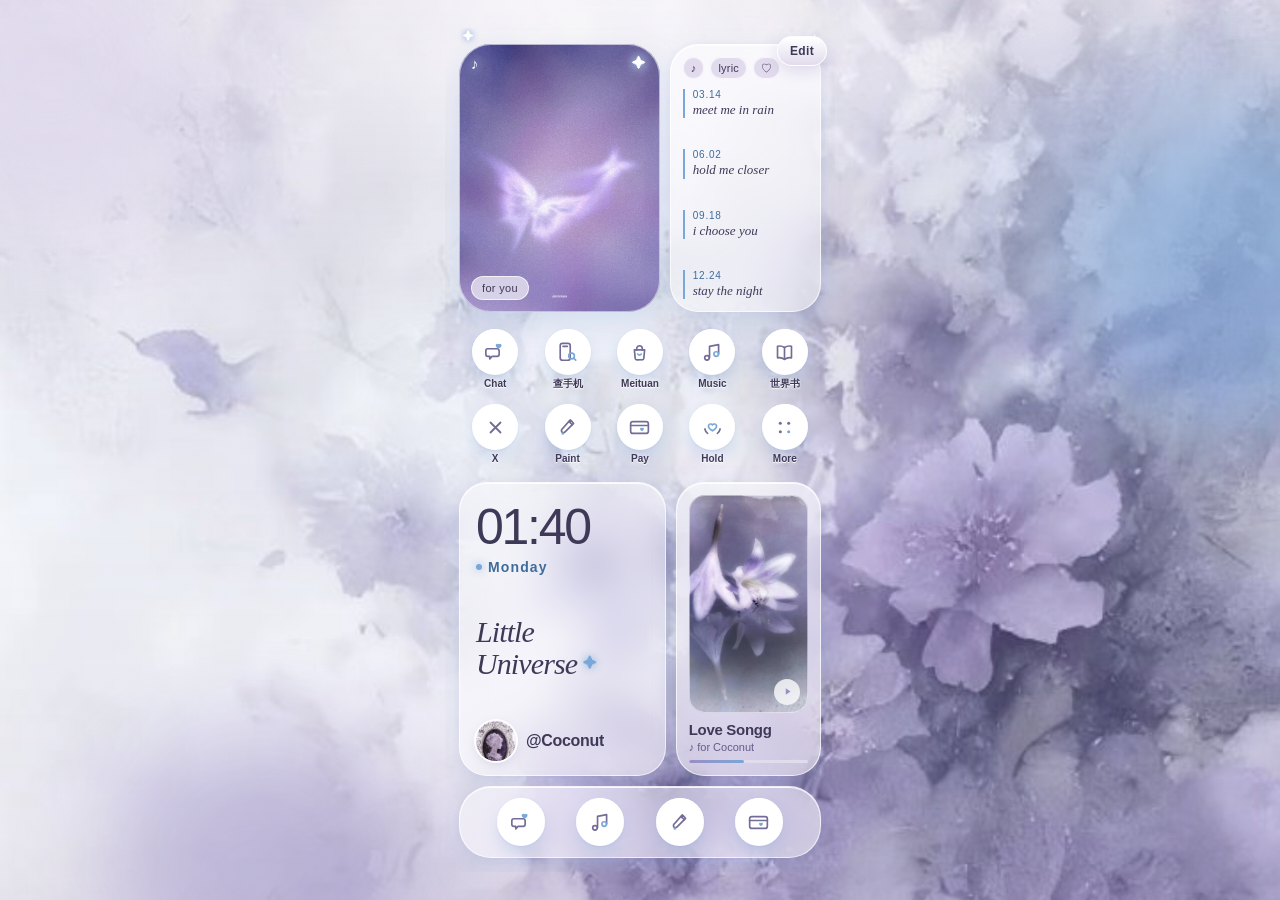
==== index.html @ 204714a5 "Edit mode: drag/resize/DIY (grok, salvaged at timeout)" ====
<!DOCTYPE html>
<html lang="zh-CN">
<head>
  <meta charset="UTF-8">
  <meta name="viewport" content="width=device-width, initial-scale=1, viewport-fit=cover">
  <meta name="color-scheme" content="light">
  <title>QiuQ 小手机</title>
  <link rel="stylesheet" href="style.css">
  <link rel="stylesheet" href="drag.css">
</head>
<body>
  <svg class="sprite" width="0" height="0" aria-hidden="true" focusable="false">
    <symbol id="i-chat" viewBox="0 0 24 24">
      <path d="M4.7 8.4h8.8c1.15 0 2 .9 2 2.05v3.15c0 1.15-.85 2.05-2 2.05H8.8L6.5 18.1v-2.45H4.7c-1.15 0-2-.9-2-2.05v-3.15c0-1.15.85-2.05 2-2.05z" fill="none" stroke="currentColor" stroke-width="1.6" stroke-linejoin="round" stroke-linecap="round"/>
      <path d="M16.15 3.55c-.48 0-.9.22-1.15.58-.26-.36-.68-.58-1.16-.58-.95 0-1.64.78-1.64 1.72 0 1.48 2.8 3.02 2.8 3.02s2.8-1.54 2.8-3.02c0-.94-.7-1.72-1.65-1.72z" fill="#79a7d9"/>
    </symbol>
    <symbol id="i-find" viewBox="0 0 24 24">
      <rect x="5" y="3.2" width="9.6" height="16.2" rx="2.2" fill="none" stroke="currentColor" stroke-width="1.6"/>
      <path d="M7.7 6.1h4.2" fill="none" stroke="currentColor" stroke-width="1.6" stroke-linecap="round"/>
      <circle cx="15.9" cy="15.35" r="2.7" fill="none" stroke="#79a7d9" stroke-width="1.6"/>
      <path d="M17.9 17.35l2 2" fill="none" stroke="#79a7d9" stroke-width="1.6" stroke-linecap="round"/>
    </symbol>
    <symbol id="i-bag" viewBox="0 0 24 24">
      <path d="M7.1 9.5h9.8l-.75 8.15a1.55 1.55 0 0 1-1.55 1.35H9.4a1.55 1.55 0 0 1-1.55-1.35L7.1 9.5z" fill="none" stroke="currentColor" stroke-width="1.6" stroke-linejoin="round"/>
      <path d="M9.35 9.5V8.15a2.65 2.65 0 0 1 5.3 0V9.5" fill="none" stroke="currentColor" stroke-width="1.6" stroke-linecap="round"/>
      <path d="M10.15 13.45c.62.7 1.25 1.05 1.85 1.05s1.23-.35 1.85-1.05" fill="none" stroke="#79a7d9" stroke-width="1.6" stroke-linecap="round"/>
    </symbol>
    <symbol id="i-music" viewBox="0 0 24 24">
      <path d="M9.15 17.15V6.15l8.7-1.65v8.85" fill="none" stroke="currentColor" stroke-width="1.6" stroke-linecap="round" stroke-linejoin="round"/>
      <circle cx="6.7" cy="17.15" r="2.2" fill="none" stroke="currentColor" stroke-width="1.6"/>
      <circle cx="15.55" cy="13.45" r="2.2" fill="none" stroke="#79a7d9" stroke-width="1.6"/>
    </symbol>
    <symbol id="i-book" viewBox="0 0 24 24">
      <path d="M12 7.15c-1.85-1.25-4.15-1.7-6.7-1.2v11.15c2.45-.5 4.75 0 6.7 1.5 1.95-1.5 4.25-2 6.7-1.5V5.95c-2.55-.5-4.85-.05-6.7 1.2z" fill="none" stroke="currentColor" stroke-width="1.6" stroke-linejoin="round"/>
      <path d="M12 7.35v11.15" fill="none" stroke="currentColor" stroke-width="1.6" stroke-linecap="round"/>
    </symbol>
    <symbol id="i-x" viewBox="0 0 24 24">
      <path d="M7.2 7.2l9.6 9.6M16.8 7.2 7.2 16.8" fill="none" stroke="currentColor" stroke-width="1.7" stroke-linecap="round"/>
    </symbol>
    <symbol id="i-paint" viewBox="0 0 24 24">
      <path d="M14.7 4.7c1.15.85 2.35 2.15 3.15 3.35L9.7 16.15c-.8.8-2.15.95-2.95.2-.85-.75-.7-2.15.15-2.95L14.7 4.7z" fill="none" stroke="currentColor" stroke-width="1.6" stroke-linejoin="round" stroke-linecap="round"/>
      <path d="M13.45 6.35l3.25 2.85" fill="none" stroke="currentColor" stroke-width="1.6" stroke-linecap="round"/>
      <circle cx="7.55" cy="17.7" r="1.2" fill="#79a7d9"/>
    </symbol>
    <symbol id="i-pay" viewBox="0 0 24 24">
      <rect x="3.5" y="6.3" width="17" height="11.4" rx="2.2" fill="none" stroke="currentColor" stroke-width="1.6"/>
      <path d="M3.5 10.05h17" fill="none" stroke="currentColor" stroke-width="1.6" stroke-linecap="round"/>
      <path d="M15.15 12.35c-.32 0-.58.16-.78.42-.2-.26-.46-.42-.78-.42-.62 0-1.07.5-1.07 1.12 0 .98 1.85 2 1.85 2s1.85-1.02 1.85-2c0-.62-.45-1.12-1.07-1.12z" fill="#79a7d9"/>
    </symbol>
    <symbol id="i-hold" viewBox="0 0 24 24">
      <path d="M12 15.2s-3.9-2.35-3.9-4.7a2.15 2.15 0 0 1 3.9-.95 2.15 2.15 0 0 1 3.9.95c0 2.35-3.9 4.7-3.9 4.7z" fill="none" stroke="#79a7d9" stroke-width="1.6" stroke-linejoin="round"/>
      <path d="M4.7 13.4c.35 1.7 1.15 3.3 2.6 4.2" fill="none" stroke="currentColor" stroke-width="1.6" stroke-linecap="round"/>
      <path d="M19.3 13.4c-.35 1.7-1.15 3.3-2.6 4.2" fill="none" stroke="currentColor" stroke-width="1.6" stroke-linecap="round"/>
    </symbol>
    <symbol id="i-more" viewBox="0 0 24 24">
      <circle cx="8" cy="8" r="1.45" fill="currentColor"/>
      <circle cx="16" cy="8" r="1.45" fill="currentColor"/>
      <circle cx="8" cy="16" r="1.45" fill="currentColor"/>
      <circle cx="16" cy="16" r="1.45" fill="#79a7d9"/>
    </symbol>
  </svg>

  <div class="glow" aria-hidden="true">
    <span class="blob blob-a"></span>
    <span class="blob blob-b"></span>
    <span class="blob blob-c"></span>
    <span class="blob blob-d"></span>
  </div>

  <div class="boot" id="boot" aria-hidden="true">
    <div class="boot-lockup">
      <span class="boot-aura"></span>
      <p class="boot-logo">QiuQ</p>
      <p class="boot-sub">小手机</p>
    </div>
  </div>

  <main class="screen">
    <h1 class="sr-only">QiuQ 小手机</h1>
    <span class="edge edge-l rise" style="--i:0" aria-hidden="true">✦</span>
    <span class="edge edge-r rise" style="--i:1" aria-hidden="true">♪</span>

    <section class="top" data-home>
      <article class="photo rise" style="--i:0" role="img" aria-label="Photo" data-id="photo">
        <span class="spark spark-note" aria-hidden="true">♪</span>
        <span class="spark spark-star" aria-hidden="true">✦</span>
        <span class="chip">for you</span>
      </article>
      <article class="lyrics glass rise" style="--i:1" aria-label="Lyrics" data-id="lyrics">
        <div class="pills">
          <span class="pill">♪</span>
          <span class="pill">lyric</span>
          <span class="pill">♡</span>
        </div>
        <div class="lyric-list">
          <p class="lyric"><time datetime="03-14">03.14</time><span>meet me in rain</span></p>
          <p class="lyric"><time datetime="06-02">06.02</time><span>hold me closer</span></p>
          <p class="lyric"><time datetime="09-18">09.18</time><span>i choose you</span></p>
          <p class="lyric"><time datetime="12-24">12.24</time><span>stay the night</span></p>
        </div>
      </article>
    </section>

    <nav class="apps" data-home aria-label="Apps">
      <button class="app rise" type="button" data-app="Chat" style="--i:2" data-id="app-chat">
        <span class="icon-face"><svg class="ico" viewBox="0 0 24 24" aria-hidden="true"><use href="#i-chat"/></svg></span>
        <span class="label">Chat</span>
      </button>
      <button class="app rise" type="button" data-app="查手机" style="--i:3" data-id="app-find">
        <span class="icon-face"><svg class="ico" viewBox="0 0 24 24" aria-hidden="true"><use href="#i-find"/></svg></span>
        <span class="label">查手机</span>
      </button>
      <button class="app rise" type="button" data-app="Meituan" style="--i:4" data-id="app-meituan">
        <span class="icon-face"><svg class="ico" viewBox="0 0 24 24" aria-hidden="true"><use href="#i-bag"/></svg></span>
        <span class="label">Meituan</span>
      </button>
      <button class="app rise" type="button" data-app="Music" style="--i:5" data-id="app-music">
        <span class="icon-face"><svg class="ico" viewBox="0 0 24 24" aria-hidden="true"><use href="#i-music"/></svg></span>
        <span class="label">Music</span>
      </button>
      <button class="app rise" type="button" data-app="世界书" style="--i:6" data-id="app-book">
        <span class="icon-face"><svg class="ico" viewBox="0 0 24 24" aria-hidden="true"><use href="#i-book"/></svg></span>
        <span class="label">世界书</span>
      </button>
      <button class="app rise" type="button" data-app="X" style="--i:7" data-id="app-x">
        <span class="icon-face"><svg class="ico" viewBox="0 0 24 24" aria-hidden="true"><use href="#i-x"/></svg></span>
        <span class="label">X</span>
      </button>
      <button class="app rise" type="button" data-app="Paint" style="--i:8" data-id="app-paint">
        <span class="icon-face"><svg class="ico" viewBox="0 0 24 24" aria-hidden="true"><use href="#i-paint"/></svg></span>
        <span class="label">Paint</span>
      </button>
      <button class="app rise" type="button" data-app="Pay" style="--i:9" data-id="app-pay">
        <span class="icon-face"><svg class="ico" viewBox="0 0 24 24" aria-hidden="true"><use href="#i-pay"/></svg></span>
        <span class="label">Pay</span>
      </button>
      <button class="app rise" type="button" data-app="Hold" style="--i:10" data-id="app-hold">
        <span class="icon-face"><svg class="ico" viewBox="0 0 24 24" aria-hidden="true"><use href="#i-hold"/></svg></span>
        <span class="label">Hold</span>
      </button>
      <button class="app rise" type="button" data-app="More" style="--i:11" data-id="app-more">
        <span class="icon-face"><svg class="ico" viewBox="0 0 24 24" aria-hidden="true"><use href="#i-more"/></svg></span>
        <span class="label">More</span>
      </button>
    </nav>

    <section class="widgets" data-home>
      <article class="clock glass rise" style="--i:12" aria-label="Clock" data-id="clock">
        <div class="clock-top">
          <p class="time">01:40</p>
          <p class="day"><span class="dot" aria-hidden="true"></span>Monday</p>
        </div>
        <p class="hero-title">Little Universe<span class="twinkle" aria-hidden="true">✦</span></p>
        <div class="who">
          <div class="avatar" role="img" aria-label="Coconut"></div>
          <p class="handle">@Coconut</p>
        </div>
      </article>
      <article class="player glass rise" style="--i:13" aria-label="Love Songg" data-id="player">
        <div class="album" role="img" aria-label="Love Songg album">
          <span class="play" aria-hidden="true">
            <svg viewBox="0 0 12 12" width="11" height="11"><path d="M4.1 2.4v7.2l5.2-3.6z" fill="currentColor"/></svg>
          </span>
        </div>
        <div class="player-meta">
          <p class="song">Love Songg</p>
          <p class="song-sub">♪ for Coconut</p>
          <div class="track" aria-hidden="true"><i></i></div>
        </div>
      </article>
    </section>

    <nav class="dock glass rise" data-home style="--i:14" aria-label="Dock">
      <button class="app" type="button" data-app="Chat" aria-label="Chat" data-id="dock-chat">
        <span class="icon-face"><svg class="ico" viewBox="0 0 24 24" aria-hidden="true"><use href="#i-chat"/></svg></span>
      </button>
      <button class="app" type="button" data-app="Music" aria-label="Music" data-id="dock-music">
        <span class="icon-face"><svg class="ico" viewBox="0 0 24 24" aria-hidden="true"><use href="#i-music"/></svg></span>
      </button>
      <button class="app" type="button" data-app="Paint" aria-label="Paint" data-id="dock-paint">
        <span class="icon-face"><svg class="ico" viewBox="0 0 24 24" aria-hidden="true"><use href="#i-paint"/></svg></span>
      </button>
      <button class="app" type="button" data-app="Pay" aria-label="Pay" data-id="dock-pay">
        <span class="icon-face"><svg class="ico" viewBox="0 0 24 24" aria-hidden="true"><use href="#i-pay"/></svg></span>
      </button>
    </nav>

    <div class="sheet-layer" id="sheetLayer" hidden>
      <button class="sheet-backdrop" type="button" aria-label="Close"></button>
      <div class="sheet" role="dialog" aria-modal="true" aria-labelledby="sheetTitle">
        <div class="grip" aria-hidden="true"></div>
        <div class="sheet-head">
          <div class="icon-face sheet-face" id="sheetIcon" aria-hidden="true"></div>
          <h2 id="sheetTitle">App</h2>
        </div>
        <p id="sheetBlurb"></p>
        <button class="close-btn" type="button" id="sheetClose">Close</button>
      </div>
    </div>
  </main>

  <script src="app.js"></script>
  <script src="drag.js"></script>
</body>
</html>
---- style.css ----
:root {
  --mist: #e2dbed;
  --sky: #79a7d9;
  --lilac: #9a8ec3;
  --white: #ffffff;
  --ink: #3f3958;
  --muted: #645b86;
  --line: #746b96;
  --blue-ink: #3d6c9c;
  --sans: "Noto Sans CJK SC", "Noto Sans", sans-serif;
  --serif: "Noto Serif", "Noto Serif CJK SC", serif;
  --shadow: 0 10px 26px rgba(121, 167, 217, 0.18), 0 2px 8px rgba(154, 142, 195, 0.1);
}

*,
*::before,
*::after {
  box-sizing: border-box;
}

html,
body {
  margin: 0;
  width: 100%;
  height: 100%;
  overflow: hidden;
  background-color: var(--mist);
}

body {
  position: relative;
  font-family: var(--sans);
  color: var(--ink);
  -webkit-font-smoothing: antialiased;
  text-rendering: optimizeLegibility;
  background:
    url("assets/wallpaper.jpg") center/cover no-repeat,
    radial-gradient(ellipse at 18% 8%, rgba(255, 255, 255, 0.95), transparent 42%),
    radial-gradient(ellipse at 88% 16%, rgba(121, 167, 217, 0.95), transparent 46%),
    radial-gradient(ellipse at 55% 100%, rgba(154, 142, 195, 0.9), transparent 52%),
    linear-gradient(165deg, #e2dbed 0%, #d7e4f6 38%, #79a7d9 74%, #9a8ec3 100%);
  background-color: #e2dbed;
}

body::after {
  content: "";
  position: fixed;
  inset: 0;
  z-index: 1;
  pointer-events: none;
  background:
    radial-gradient(ellipse 80% 48% at 50% -8%, rgba(255, 255, 255, 0.55), transparent 62%),
    radial-gradient(ellipse 48% 40% at 6% 18%, rgba(226, 219, 237, 0.5), transparent 70%),
    radial-gradient(ellipse 52% 42% at 100% 24%, rgba(121, 167, 217, 0.32), transparent 68%),
    radial-gradient(ellipse 70% 40% at 60% 108%, rgba(154, 142, 195, 0.3), transparent 70%),
    linear-gradient(180deg, rgba(226, 219, 237, 0.2), rgba(121, 167, 217, 0.08) 42%, rgba(154, 142, 195, 0.16));
}

button {
  font: inherit;
  color: inherit;
  background: none;
  border: 0;
  padding: 0;
  cursor: pointer;
  appearance: none;
  -webkit-appearance: none;
  -webkit-tap-highlight-color: transparent;
}

.sprite {
  position: absolute;
  width: 0;
  height: 0;
  overflow: hidden;
}

.sr-only {
  position: absolute;
  width: 1px;
  height: 1px;
  padding: 0;
  margin: -1px;
  overflow: hidden;
  clip: rect(0, 0, 0, 0);
  white-space: nowrap;
  border: 0;
}

.glow {
  position: fixed;
  inset: 0;
  z-index: 0;
  pointer-events: none;
  overflow: hidden;
}

.blob {
  position: absolute;
  border-radius: 50%;
  filter: blur(46px);
}

.blob-a {
  width: 280px;
  height: 280px;
  left: -90px;
  top: -70px;
  background: #e2dbed;
  opacity: 0.95;
}

.blob-b {
  width: 340px;
  height: 320px;
  right: -130px;
  top: 12%;
  background: #79a7d9;
  opacity: 0.5;
}

.blob-c {
  width: 320px;
  height: 280px;
  left: 8%;
  bottom: -110px;
  background: #9a8ec3;
  opacity: 0.48;
}

.blob-d {
  width: 200px;
  height: 200px;
  left: 28%;
  top: 38%;
  background: #ffffff;
  opacity: 0.7;
  filter: blur(40px);
}

.screen {
  position: absolute;
  inset: 0;
  z-index: 2;
  width: 100%;
  height: 100%;
  max-width: 390px;
  max-height: 844px;
  margin: auto;
  display: grid;
  grid-template-rows: 268fr 150fr 294fr 72fr;
  gap: 10px;
  padding: 16px 14px 14px;
  overflow: hidden;
  user-select: none;
  -webkit-user-select: none;
}

.edge {
  position: absolute;
  top: 0;
  z-index: 3;
  height: 16px;
  font-size: 11px;
  line-height: 16px;
  color: var(--white);
  text-shadow: 0 0 6px #79a7d9, 0 0 10px #e2dbed;
  pointer-events: none;
}

.edge-l { left: 18px; }
.edge-r { right: 18px; }

.glass {
  background: rgba(255, 255, 255, 0.52);
  border: 1px solid rgba(255, 255, 255, 0.68);
  box-shadow: var(--shadow), inset 0 1px 0 rgba(255, 255, 255, 0.85);
  backdrop-filter: blur(18px) saturate(1.35);
  -webkit-backdrop-filter: blur(18px) saturate(1.35);
}

.top,
.apps,
.widgets,
.dock,
.photo,
.lyrics,
.clock,
.player {
  min-width: 0;
  min-height: 0;
}

.top {
  display: grid;
  grid-template-columns: minmax(0, 1.22fr) minmax(0, 0.92fr);
  gap: 10px;
}

.photo {
  position: relative;
  height: 100%;
  border-radius: 32px;
  overflow: hidden;
  background:
    url("assets/photo.jpg") center/cover no-repeat,
    radial-gradient(circle at 30% 22%, rgba(255, 255, 255, 0.95), transparent 38%),
    radial-gradient(circle at 82% 78%, rgba(121, 167, 217, 0.9), transparent 46%),
    linear-gradient(155deg, #e2dbed 0%, #79a7d9 58%, #9a8ec3 100%);
  box-shadow:
    inset 0 -52px 36px rgba(154, 142, 195, 0.2),
    inset 0 0 0 1px rgba(255, 255, 255, 0.6),
    0 12px 28px rgba(121, 167, 217, 0.22);
}

.spark {
  position: absolute;
  color: var(--white);
  text-shadow: 0 0 8px #79a7d9, 0 0 12px rgba(255, 255, 255, 0.9);
  pointer-events: none;
  line-height: 1;
}

.spark-note {
  top: 12px;
  left: 12px;
  font-size: 15px;
}

.spark-star {
  top: 12px;
  right: 14px;
  font-size: 14px;
}

.chip {
  position: absolute;
  left: 12px;
  bottom: 12px;
  height: 24px;
  padding: 0 10px;
  border-radius: 999px;
  display: inline-flex;
  align-items: center;
  background: rgba(255, 255, 255, 0.62);
  border: 1px solid rgba(255, 255, 255, 0.7);
  backdrop-filter: blur(10px);
  -webkit-backdrop-filter: blur(10px);
  color: var(--ink);
  font-size: 11px;
  letter-spacing: 0.03em;
}

.lyrics {
  height: 100%;
  border-radius: 28px;
  padding: 12px 12px 12px;
  display: flex;
  flex-direction: column;
  overflow: hidden;
}

.pills {
  display: flex;
  gap: 6px;
  flex: none;
}

.pill {
  height: 22px;
  padding: 0 8px;
  border-radius: 999px;
  display: inline-flex;
  align-items: center;
  background: #e2dbed;
  color: var(--ink);
  font-size: 11px;
  line-height: 1;
  letter-spacing: 0.02em;
  box-shadow: inset 0 0 0 1px rgba(255, 255, 255, 0.75);
}

.lyric-list {
  flex: 1;
  min-height: 0;
  margin-top: 10px;
  display: flex;
  flex-direction: column;
  justify-content: space-between;
  gap: 6px;
}

.lyric {
  margin: 0;
  padding-left: 8px;
  border-left: 2px solid #79a7d9;
  min-width: 0;
}

.lyric time {
  display: block;
  font-style: normal;
  font-size: 10px;
  line-height: 1.2;
  letter-spacing: 0.08em;
  color: var(--blue-ink);
}

.lyric span {
  display: block;
  margin-top: 1px;
  font-family: var(--serif);
  font-style: italic;
  font-size: 13px;
  line-height: 1.25;
  color: var(--ink);
  white-space: nowrap;
  overflow: hidden;
  text-overflow: ellipsis;
}

.apps {
  display: grid;
  grid-template-columns: repeat(5, minmax(0, 1fr));
  grid-template-rows: minmax(0, 1fr) minmax(0, 1fr);
  align-items: center;
  justify-items: center;
}

.app {
  width: 100%;
  height: 100%;
  min-width: 0;
  min-height: 0;
  display: flex;
  flex-direction: column;
  align-items: center;
  justify-content: center;
  gap: 3px;
}

.icon-face {
  width: 46px;
  height: 46px;
  flex: none;
  border-radius: 50%;
  display: grid;
  place-items: center;
  background: #ffffff;
  color: var(--line);
  box-shadow:
    0 8px 16px rgba(121, 167, 217, 0.24),
    0 1px 2px rgba(154, 142, 195, 0.16),
    inset 0 1px 0 #ffffff;
  transition: transform 0.14s ease, box-shadow 0.14s ease;
}

.ico {
  width: 25px;
  height: 25px;
  display: block;
  overflow: visible;
}

.label {
  max-width: 100%;
  padding: 0 1px;
  font-size: 10px;
  font-weight: 600;
  line-height: 1.15;
  letter-spacing: 0;
  color: var(--ink);
  text-align: center;
  white-space: nowrap;
  overflow: hidden;
  text-overflow: ellipsis;
  text-shadow: 0 1px 0 rgba(255, 255, 255, 0.9), 0 0 6px rgba(255, 255, 255, 0.85);
}

.app:active .icon-face,
.app.is-pressed .icon-face {
  transform: scale(0.86);
  box-shadow: 0 3px 8px rgba(121, 167, 217, 0.2);
}

.app:focus-visible .icon-face,
.close-btn:focus-visible {
  outline: 2px solid #79a7d9;
  outline-offset: 3px;
}

.app:focus {
  outline: none;
}

.widgets {
  display: grid;
  grid-template-columns: minmax(0, 1.28fr) minmax(0, 0.9fr);
  gap: 10px;
}

.clock,
.player {
  height: 100%;
  border-radius: 28px;
  overflow: hidden;
}

.clock {
  position: relative;
  display: flex;
  flex-direction: column;
  justify-content: space-between;
  padding: 16px 16px 14px;
}

.clock-top {
  min-width: 0;
}

.time {
  margin: 0;
  font-family: "Noto Sans", sans-serif;
  font-size: 50px;
  font-weight: 300;
  line-height: 1.12;
  letter-spacing: -0.045em;
  font-variant-numeric: tabular-nums;
  color: var(--ink);
}

.day {
  display: flex;
  align-items: center;
  margin: 4px 0 0;
  font-size: 14px;
  font-weight: 600;
  letter-spacing: 0.08em;
  color: var(--blue-ink);
}

.dot {
  width: 6px;
  height: 6px;
  margin-right: 6px;
  border-radius: 50%;
  background: #79a7d9;
  box-shadow: 0 0 8px rgba(121, 167, 217, 0.9);
}

.hero-title {
  margin: 0;
  max-width: 100%;
  font-family: var(--serif);
  font-style: italic;
  font-weight: 500;
  font-size: 30px;
  line-height: 1.08;
  letter-spacing: -0.03em;
  color: var(--ink);
}

.twinkle {
  margin-left: 6px;
  font-style: normal;
  font-size: 0.48em;
  color: #79a7d9;
  text-shadow: 0 0 8px rgba(121, 167, 217, 0.9);
  vertical-align: 0.4em;
}

.who {
  display: flex;
  align-items: center;
  gap: 10px;
  min-width: 0;
}

.avatar {
  width: 40px;
  height: 40px;
  flex: none;
  border-radius: 50%;
  background:
    url("assets/avatar.jpg") center/cover no-repeat,
    radial-gradient(circle at 50% 32%, #ffffff, #e2dbed 46%, #9a8ec3 100%);
  box-shadow: 0 0 0 2px #ffffff, 0 4px 12px rgba(154, 142, 195, 0.28);
}

.handle {
  margin: 0;
  min-width: 0;
  font-size: 16px;
  font-weight: 700;
  letter-spacing: -0.02em;
  white-space: nowrap;
  overflow: hidden;
  text-overflow: ellipsis;
}

.player {
  display: flex;
  flex-direction: column;
  gap: 8px;
  padding: 12px;
}

.album {
  position: relative;
  flex: 1;
  min-height: 0;
  width: 100%;
  border-radius: 16px;
  overflow: hidden;
  background:
    url("assets/album.jpg") center/cover no-repeat,
    radial-gradient(circle at 50% 36%, rgba(255, 255, 255, 0.78), transparent 32%),
    radial-gradient(circle at 80% 80%, rgba(121, 167, 217, 0.85), transparent 42%),
    linear-gradient(160deg, #e2dbed 0%, #9a8ec3 48%, #79a7d9 100%);
  box-shadow: inset 0 0 0 1px rgba(255, 255, 255, 0.45);
}

.play {
  position: absolute;
  right: 8px;
  bottom: 8px;
  width: 26px;
  height: 26px;
  border-radius: 50%;
  display: grid;
  place-items: center;
  background: rgba(255, 255, 255, 0.78);
  color: #9a8ec3;
  backdrop-filter: blur(8px);
  -webkit-backdrop-filter: blur(8px);
}

.player-meta {
  flex: none;
  min-width: 0;
}

.song,
.song-sub {
  margin: 0;
  white-space: nowrap;
  overflow: hidden;
  text-overflow: ellipsis;
}

.song {
  font-size: 15px;
  font-weight: 700;
  letter-spacing: -0.02em;
  line-height: 1.2;
}

.song-sub {
  margin-top: 2px;
  font-size: 11px;
  line-height: 1.2;
  color: var(--muted);
}

.track {
  margin-top: 6px;
  height: 3px;
  border-radius: 99px;
  background: #e2dbed;
  overflow: hidden;
}

.track i {
  display: block;
  width: 46%;
  height: 100%;
  border-radius: inherit;
  background: linear-gradient(90deg, #9a8ec3, #79a7d9);
}

.dock {
  height: 100%;
  border-radius: 32px;
  display: flex;
  align-items: center;
  justify-content: space-evenly;
  padding: 0 6px;
}

.dock .app {
  width: 48px;
  height: 48px;
  flex: none;
}

.dock .icon-face {
  width: 48px;
  height: 48px;
}

.sheet-layer {
  position: absolute;
  inset: 0;
  z-index: 6;
}

.sheet-layer[hidden] {
  display: none !important;
}

.sheet-backdrop {
  position: absolute;
  inset: 0;
  background: rgba(154, 142, 195, 0.28);
  backdrop-filter: blur(3px);
  -webkit-backdrop-filter: blur(3px);
  animation: fadeIn 0.25s ease;
}

.sheet {
  position: absolute;
  left: 12px;
  right: 12px;
  bottom: 12px;
  max-height: calc(100% - 24px);
  overflow: auto;
  padding: 10px 16px 16px;
  border-radius: 26px;
  background: rgba(255, 255, 255, 0.8);
  border: 1px solid rgba(255, 255, 255, 0.75);
  box-shadow: 0 18px 40px rgba(154, 142, 195, 0.28);
  backdrop-filter: blur(22px) saturate(1.3);
  -webkit-backdrop-filter: blur(22px) saturate(1.3);
  user-select: text;
  -webkit-user-select: text;
  animation: sheetIn 0.32s cubic-bezier(0.22, 1, 0.36, 1);
}

.grip {
  width: 36px;
  height: 4px;
  margin: 2px auto 8px;
  border-radius: 99px;
  background: #e2dbed;
}

.sheet-head {
  display: flex;
  align-items: center;
  gap: 12px;
  min-width: 0;
}

.sheet-face {
  width: 52px;
  height: 52px;
}

.sheet h2 {
  margin: 0;
  min-width: 0;
  font-size: 22px;
  font-weight: 700;
  letter-spacing: -0.03em;
  white-space: nowrap;
  overflow: hidden;
  text-overflow: ellipsis;
}

.sheet p {
  margin: 12px 0 16px;
  font-size: 14px;
  line-height: 1.45;
  color: var(--muted);
}

.close-btn {
  width: 100%;
  height: 42px;
  border-radius: 999px;
  background: linear-gradient(180deg, #ffffff, #e2dbed);
  color: var(--ink);
  font-size: 14px;
  font-weight: 700;
  box-shadow: 0 6px 14px rgba(154, 142, 195, 0.22);
}

.close-btn:active {
  transform: scale(0.98);
}

.boot {
  position: fixed;
  inset: 0;
  z-index: 10;
  display: grid;
  place-items: center;
  pointer-events: auto;
  animation: bootOut 0.4s ease 1.48s both;
}

.boot.is-done {
  opacity: 0;
  visibility: hidden;
  pointer-events: none;
}

.boot-lockup {
  position: relative;
  display: grid;
  justify-items: center;
}

.boot-aura {
  position: absolute;
  top: 46%;
  left: 50%;
  width: 240px;
  height: 240px;
  margin: -120px 0 0 -120px;
  border-radius: 50%;
  background: radial-gradient(circle, rgba(255, 255, 255, 0.92) 0%, rgba(121, 167, 217, 0.55) 34%, rgba(226, 219, 237, 0.12) 64%, transparent 72%);
  filter: blur(4px);
  animation: auraIn 1.5s ease both;
}

.boot-logo,
.boot-sub {
  position: relative;
  margin: 0;
}

.boot-logo {
  padding-left: 0.48em;
  font-family: var(--serif);
  font-size: 72px;
  font-weight: 500;
  line-height: 1;
  letter-spacing: 0.12em;
  color: var(--white);
  animation: logoIn 1.5s ease both;
}

.boot-sub {
  margin-top: 10px;
  padding-left: 0.62em;
  font-size: 14px;
  font-weight: 500;
  letter-spacing: 0.62em;
  color: rgba(255, 255, 255, 0.92);
  text-shadow: 0 0 12px rgba(121, 167, 217, 0.8);
  animation: subIn 1.5s ease both;
}

.rise {
  animation: rise 0.45s cubic-bezier(0.22, 1, 0.36, 1) both;
  animation-delay: calc(1.88s + var(--i) * 0.08s);
}

@keyframes logoIn {
  0% {
    opacity: 0;
    filter: blur(14px);
    transform: scale(0.94);
    text-shadow: 0 0 0 transparent;
  }
  45% {
    opacity: 1;
    filter: blur(0);
    transform: scale(1);
    text-shadow:
      0 0 10px rgba(255, 255, 255, 0.8),
      0 0 22px rgba(121, 167, 217, 0.55);
  }
  100% {
    opacity: 1;
    filter: blur(0);
    transform: scale(1);
    text-shadow:
      0 0 12px rgba(255, 255, 255, 0.95),
      0 0 28px rgba(121, 167, 217, 0.95),
      0 0 58px rgba(226, 219, 237, 0.95),
      0 0 88px rgba(154, 142, 195, 0.85);
  }
}

@keyframes subIn {
  0%,
  28% {
    opacity: 0;
    transform: translateY(8px);
    filter: blur(6px);
  }
  100% {
    opacity: 0.92;
    transform: none;
    filter: none;
  }
}

@keyframes auraIn {
  0% { opacity: 0; transform: scale(0.62); }
  100% { opacity: 1; transform: scale(1); }
}

@keyframes bootOut {
  0% { opacity: 1; visibility: visible; }
  100% { opacity: 0; visibility: hidden; }
}

@keyframes rise {
  from {
    opacity: 0;
    transform: translateY(16px) scale(0.98);
    visibility: hidden;
  }
  to {
    opacity: 1;
    transform: none;
    visibility: visible;
  }
}

@keyframes fadeIn {
  from { opacity: 0; }
  to { opacity: 1; }
}

@keyframes sheetIn {
  from { opacity: 0; transform: translateY(28px); }
  to { opacity: 1; transform: none; }
}

@media (prefers-reduced-motion: reduce) {
  .boot {
    display: none !important;
  }

  .rise,
  .boot-logo,
  .boot-sub,
  .boot-aura,
  .sheet,
  .sheet-backdrop {
    animation: none !important;
    opacity: 1 !important;
    transform: none !important;
    filter: none !important;
    visibility: visible !important;
  }
}
---- drag.css ----
/* Edit mode for QiuQ. The phone screen stays put; these controls float at its top-right. */

.qiuq-tools {
  position: fixed;
  z-index: 8;
  display: flex;
  gap: 6px;
  align-items: center;
  top: max(8px, calc((100vh - 844px) / 2 + 8px));
  right: max(8px, calc((100vw - 390px) / 2 + 8px));
  pointer-events: none;
}

.qiuq-tools[hidden] {
  display: none !important;
}

.qiuq-tools button {
  pointer-events: auto;
  height: 30px;
  padding: 0 12px;
  border-radius: 999px;
  border: 1px solid rgba(255, 255, 255, 0.9);
  background: linear-gradient(180deg, #ffffff, #e2dbed);
  color: #3f3958;
  font-family: "Noto Sans CJK SC", "Noto Sans", sans-serif;
  font-size: 12px;
  font-weight: 700;
  letter-spacing: 0.03em;
  line-height: 1;
  box-shadow: 0 6px 16px rgba(154, 142, 195, 0.28);
  cursor: pointer;
  -webkit-tap-highlight-color: transparent;
}

.qiuq-tools button[hidden] {
  display: none !important;
}

.qiuq-tools button:active {
  transform: scale(0.97);
}

.qiuq-tools button:focus-visible {
  outline: 2px solid #79a7d9;
  outline-offset: 3px;
}

#qiuq-file {
  position: fixed;
  left: 0;
  top: 0;
  width: 1px;
  height: 1px;
  opacity: 0;
  pointer-events: none;
}

#qiuq-wallpaper {
  position: fixed;
  inset: 0;
  z-index: 0;
  pointer-events: none;
  background-position: center;
  background-size: cover;
  background-repeat: no-repeat;
}

#qiuq-wallpaper[hidden] {
  display: none !important;
}

.lyrics,
.player,
.avatar {
  position: relative;
}

.qiuq-diy-img {
  position: absolute;
  inset: 0;
  width: 100%;
  height: 100%;
  object-fit: cover;
  pointer-events: none;
  border-radius: inherit;
  -webkit-user-drag: none;
}

.avatar {
  overflow: hidden;
}

.hero-label,
.day-label {
  min-width: 0;
}

body.is-editing {
  overscroll-behavior: none;
}

body.is-editing .screen {
  touch-action: none;
}

body.is-editing .screen::before {
  content: "";
  position: absolute;
  inset: 0;
  z-index: 0;
  pointer-events: none;
  background-image:
    linear-gradient(to right, rgba(154, 142, 195, 0.16) 1px, transparent 1px),
    linear-gradient(to bottom, rgba(154, 142, 195, 0.16) 1px, transparent 1px);
  background-size: 8px 8px;
}

body.is-editing [data-id] {
  animation: qiuq-wiggle 0.32s ease-in-out infinite;
  animation-delay: calc(var(--wiggle, 0) * -70ms);
  touch-action: none;
  cursor: grab;
  outline: 1px dashed rgba(121, 167, 217, 0.9);
  outline-offset: 1px;
  -webkit-touch-callout: none;
}

body.is-editing [data-id].is-lifting,
body.is-editing [data-id].is-quiet {
  animation: none;
  cursor: grabbing;
}

body.is-editing [data-id].is-lifting {
  transform: scale(1.03);
  box-shadow: 0 16px 32px rgba(121, 167, 217, 0.35);
}

body.is-editing [contenteditable="true"] {
  cursor: text;
  user-select: text;
  -webkit-user-select: text;
  outline: none;
  box-shadow: inset 0 -1px 0 rgba(121, 167, 217, 0.85);
  min-width: 0.6em;
  min-height: 1em;
  border-radius: 4px;
}

.qiuq-handle {
  display: none;
  position: absolute;
  width: 18px;
  height: 18px;
  padding: 0;
  border-radius: 50%;
  border: 2px solid #79a7d9;
  background: #ffffff;
  box-shadow: 0 2px 6px rgba(154, 142, 195, 0.45);
  z-index: 6;
  touch-action: none;
}

body.is-editing .qiuq-widget > .qiuq-handle {
  display: block;
}

.qiuq-handle-nw { top: 4px; left: 4px; cursor: nwse-resize; }
.qiuq-handle-ne { top: 4px; right: 4px; cursor: nesw-resize; }
.qiuq-handle-sw { bottom: 4px; left: 4px; cursor: nesw-resize; }
.qiuq-handle-se { bottom: 4px; right: 4px; cursor: nwse-resize; }

@keyframes qiuq-wiggle {
  0%,
  100% { transform: rotate(-1.15deg); }
  50% { transform: rotate(1.15deg); }
}

@media (prefers-reduced-motion: reduce) {
  body.is-editing [data-id] {
    animation: none;
  }
}
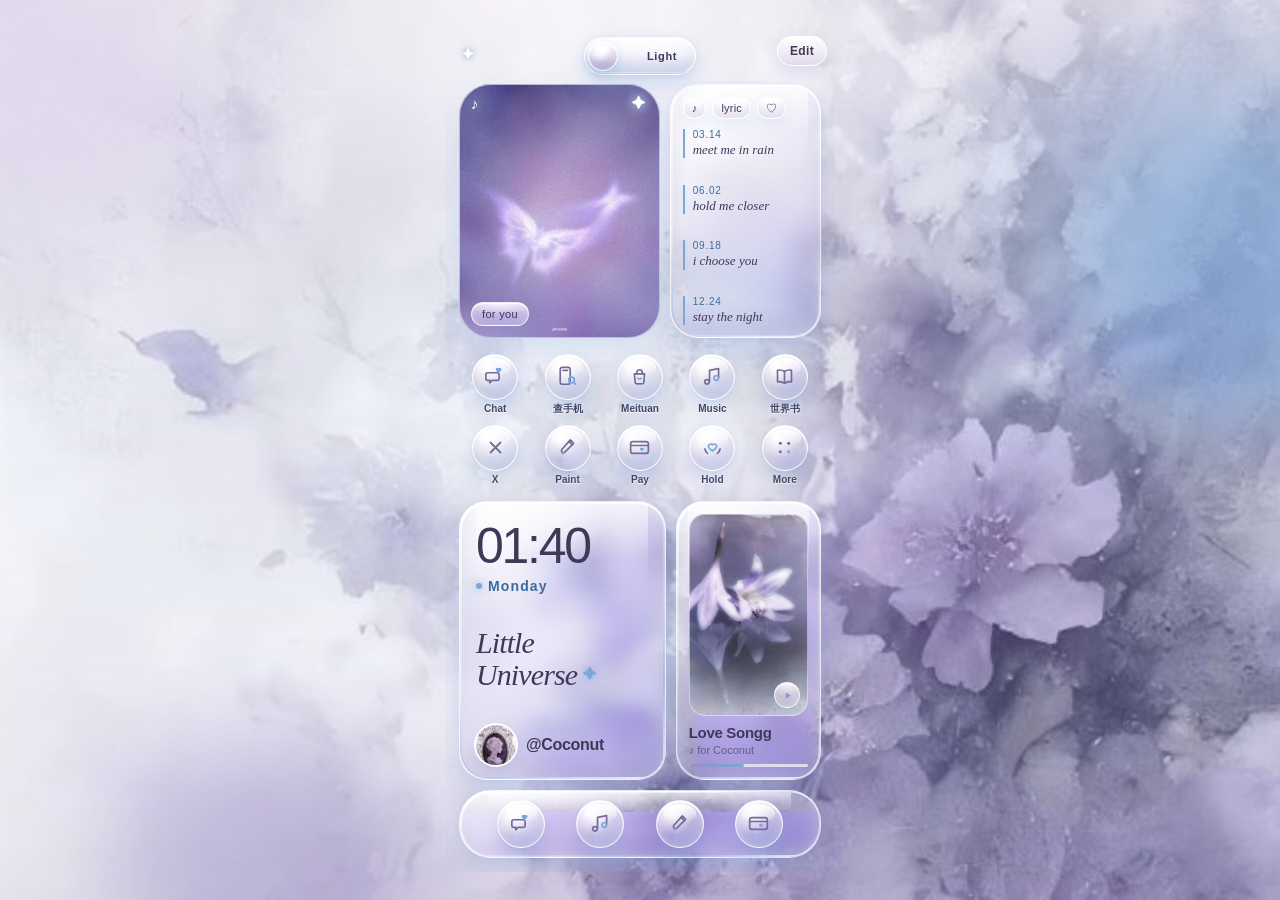
==== commit 12cb413f: "Merge drag" ====
--- a/index.html
+++ b/index.html
@@ -6,9 +6,19 @@
   <meta name="color-scheme" content="light">
   <title>QiuQ 小手机</title>
   <link rel="stylesheet" href="style.css">
+  <link rel="stylesheet" href="glass.css">
   <link rel="stylesheet" href="drag.css">
 </head>
 <body>
+  <script src="glass.js"></script>
+  <svg class="glass-defs" width="0" height="0" aria-hidden="true" focusable="false">
+    <filter id="qiuq-refract" x="-20%" y="-20%" width="140%" height="140%" color-interpolation-filters="sRGB">
+      <feTurbulence type="fractalNoise" baseFrequency="0.012 0.018" numOctaves="2" seed="5" result="noise"/>
+      <feGaussianBlur in="noise" stdDeviation="0.7" result="soft"/>
+      <feDisplacementMap in="SourceGraphic" in2="soft" scale="28" xChannelSelector="R" yChannelSelector="G"/>
+    </filter>
+  </svg>
+
   <svg class="sprite" width="0" height="0" aria-hidden="true" focusable="false">
     <symbol id="i-chat" viewBox="0 0 24 24">
       <path d="M4.7 8.4h8.8c1.15 0 2 .9 2 2.05v3.15c0 1.15-.85 2.05-2 2.05H8.8L6.5 18.1v-2.45H4.7c-1.15 0-2-.9-2-2.05v-3.15c0-1.15.85-2.05 2-2.05z" fill="none" stroke="currentColor" stroke-width="1.6" stroke-linejoin="round" stroke-linecap="round"/>
@@ -81,6 +91,11 @@
     <span class="edge edge-r rise" style="--i:1" aria-hidden="true">♪</span>
 
     <section class="top" data-home>
+      <button class="glass-switch" id="glassTheme" type="button" role="switch" aria-checked="false" aria-label="Light">
+        <span class="glass-switch-knob" aria-hidden="true"></span>
+        <span class="glass-switch-word" data-light aria-hidden="true">Light</span>
+        <span class="glass-switch-word" data-night aria-hidden="true">Night</span>
+      </button>
       <article class="photo rise" style="--i:0" role="img" aria-label="Photo" data-id="photo">
         <span class="spark spark-note" aria-hidden="true">♪</span>
         <span class="spark spark-star" aria-hidden="true">✦</span>
--- a/glass.css
+++ b/glass.css
@@ -0,0 +1,475 @@
+/* Liquid glass + frosted surfaces for QiuQ. Night tints live on body.glass-night. */
+
+:root {
+  --glass-blur: 18px;
+  --glass-sat: 1.75;
+  --glass-hi: rgba(255, 255, 255, 0.96);
+  --glass-rim: rgba(255, 255, 255, 0.62);
+  --glass-sky: rgba(121, 167, 217, 0.34);
+  --glass-lilac: rgba(154, 142, 195, 0.28);
+  --glass-drop: 0 14px 32px rgba(121, 167, 217, 0.24), 0 3px 10px rgba(154, 142, 195, 0.14);
+  --switch-w: 112px;
+  --switch-h: 38px;
+  --knob: 30px;
+  --knob-inset: 3px;
+  --knob-travel: calc(var(--switch-w) - var(--knob) - (var(--knob-inset) * 2) - 2px);
+}
+
+.screen {
+  padding-top: 56px;
+}
+
+.edge {
+  top: 18px;
+}
+
+.glass-defs {
+  position: absolute;
+  width: 0;
+  height: 0;
+  overflow: hidden;
+}
+
+/* Shared thick-glass material: frost, layered tint, specular rim, inner glow. */
+.glass,
+.sheet {
+  isolation: isolate;
+  background:
+    radial-gradient(120% 70% at 18% 0%, rgba(255, 255, 255, 0.72), transparent 46%),
+    linear-gradient(168deg, rgba(255, 255, 255, 0.58) 0%, rgba(255, 255, 255, 0.28) 28%, rgba(226, 219, 237, 0.22) 58%, rgba(121, 167, 217, 0.16) 100%);
+  border: 1px solid rgba(255, 255, 255, 0.72);
+  box-shadow:
+    var(--glass-drop),
+    inset 0 1.5px 0 var(--glass-hi),
+    inset 0 -1.5px 0 rgba(255, 255, 255, 0.42),
+    inset 1.5px 0 0 rgba(255, 255, 255, 0.38),
+    inset -1.5px 0 0 rgba(255, 255, 255, 0.32),
+    inset 0 0 22px rgba(255, 255, 255, 0.32),
+    inset 0 -16px 22px var(--glass-lilac);
+  -webkit-backdrop-filter: blur(var(--glass-blur)) saturate(var(--glass-sat)) brightness(1.06);
+  backdrop-filter: blur(var(--glass-blur)) saturate(var(--glass-sat)) brightness(1.06);
+}
+
+.glass {
+  position: relative;
+}
+
+.glass::before,
+.sheet::before {
+  content: "";
+  position: absolute;
+  inset: 0;
+  z-index: 4;
+  border-radius: inherit;
+  padding: 1.5px;
+  background: linear-gradient(
+    155deg,
+    rgba(255, 255, 255, 0.98) 0%,
+    rgba(255, 255, 255, 0.55) 12%,
+    rgba(255, 255, 255, 0.08) 34%,
+    rgba(255, 255, 255, 0.02) 50%,
+    rgba(121, 167, 217, 0.42) 74%,
+    rgba(255, 255, 255, 0.78) 100%
+  );
+  pointer-events: none;
+  -webkit-mask:
+    linear-gradient(#fff 0 0) content-box,
+    linear-gradient(#fff 0 0);
+  -webkit-mask-composite: xor;
+  mask:
+    linear-gradient(#fff 0 0) content-box,
+    linear-gradient(#fff 0 0);
+  mask-composite: exclude;
+}
+
+.glass::after,
+.sheet::after {
+  content: "";
+  position: absolute;
+  left: 8%;
+  right: 8%;
+  top: 0;
+  z-index: -1;
+  height: 42%;
+  border-radius: 0 0 46% 46%;
+  background: linear-gradient(180deg, rgba(255, 255, 255, 0.62), rgba(255, 255, 255, 0.12) 48%, transparent 100%);
+  pointer-events: none;
+}
+
+.dock {
+  -webkit-backdrop-filter: blur(22px) saturate(1.9) brightness(1.08);
+  backdrop-filter: blur(22px) saturate(1.9) brightness(1.08);
+  box-shadow:
+    0 16px 34px rgba(121, 167, 217, 0.26),
+    0 2px 8px rgba(154, 142, 195, 0.14),
+    inset 0 1.5px 0 rgba(255, 255, 255, 0.98),
+    inset 0 -1.5px 0 rgba(255, 255, 255, 0.4),
+    inset 1px 0 0 rgba(255, 255, 255, 0.36),
+    inset -1px 0 0 rgba(255, 255, 255, 0.3),
+    inset 0 0 18px rgba(255, 255, 255, 0.34),
+    inset 0 -12px 18px rgba(154, 142, 195, 0.22);
+}
+
+.icon-face {
+  position: relative;
+  isolation: isolate;
+  overflow: hidden;
+  background:
+    radial-gradient(circle at 32% 26%, rgba(255, 255, 255, 0.98) 0%, rgba(255, 255, 255, 0.42) 26%, transparent 48%),
+    linear-gradient(165deg, rgba(255, 255, 255, 0.78) 0%, rgba(226, 219, 237, 0.42) 48%, rgba(121, 167, 217, 0.32) 100%);
+  border: 1px solid rgba(255, 255, 255, 0.82);
+  box-shadow:
+    0 10px 18px rgba(121, 167, 217, 0.28),
+    0 1px 3px rgba(154, 142, 195, 0.16),
+    inset 0 1.5px 0 #ffffff,
+    inset 0 -8px 12px rgba(154, 142, 195, 0.28),
+    inset 0 0 12px rgba(255, 255, 255, 0.55);
+  -webkit-backdrop-filter: blur(12px) saturate(1.7) brightness(1.06);
+  backdrop-filter: blur(12px) saturate(1.7) brightness(1.06);
+}
+
+.icon-face::before {
+  content: "";
+  position: absolute;
+  left: 14%;
+  right: 14%;
+  top: 3px;
+  z-index: 0;
+  height: 42%;
+  border-radius: 50%;
+  background: linear-gradient(180deg, rgba(255, 255, 255, 0.95), rgba(255, 255, 255, 0));
+  pointer-events: none;
+}
+
+.icon-face .ico,
+.icon-face svg {
+  position: relative;
+  z-index: 1;
+}
+
+.app:active .icon-face,
+.app.is-pressed .icon-face {
+  box-shadow:
+    0 3px 8px rgba(121, 167, 217, 0.22),
+    inset 0 1px 1px rgba(255, 255, 255, 0.85),
+    inset 0 -5px 8px rgba(154, 142, 195, 0.28);
+}
+
+.pill,
+.chip,
+.play,
+.close-btn {
+  background:
+    radial-gradient(120% 90% at 50% 0%, rgba(255, 255, 255, 0.78), transparent 58%),
+    linear-gradient(180deg, rgba(255, 255, 255, 0.62), rgba(226, 219, 237, 0.38));
+  border: 1px solid rgba(255, 255, 255, 0.75);
+  box-shadow:
+    0 6px 14px rgba(121, 167, 217, 0.18),
+    inset 0 1px 0 rgba(255, 255, 255, 0.95),
+    inset 0 -6px 8px rgba(154, 142, 195, 0.16),
+    inset 0 0 8px rgba(255, 255, 255, 0.35);
+  -webkit-backdrop-filter: blur(10px) saturate(1.55);
+  backdrop-filter: blur(10px) saturate(1.55);
+}
+
+/* Thick glossy capsule, Pixso-style liquid glass. */
+.glass-switch {
+  position: absolute;
+  top: 9px;
+  left: 0;
+  right: 0;
+  z-index: 5;
+  width: var(--switch-w);
+  height: var(--switch-h);
+  margin-inline: auto;
+  padding: 0;
+  border-radius: 999px;
+  isolation: isolate;
+  color: var(--ink);
+  background:
+    radial-gradient(90% 80% at 50% 0%, rgba(255, 255, 255, 0.75), transparent 60%),
+    linear-gradient(180deg, rgba(255, 255, 255, 0.66) 0%, rgba(255, 255, 255, 0.24) 42%, rgba(154, 142, 195, 0.22) 100%);
+  border: 1px solid rgba(255, 255, 255, 0.8);
+  box-shadow:
+    0 10px 22px rgba(121, 167, 217, 0.3),
+    0 2px 6px rgba(154, 142, 195, 0.16),
+    inset 0 1.5px 0 rgba(255, 255, 255, 0.98),
+    inset 0 -2px 1px rgba(255, 255, 255, 0.4),
+    inset 0 8px 12px rgba(255, 255, 255, 0.28),
+    inset 0 -10px 14px rgba(121, 167, 217, 0.22);
+  -webkit-backdrop-filter: blur(16px) saturate(1.85) brightness(1.08);
+  backdrop-filter: blur(16px) saturate(1.85) brightness(1.08);
+  animation: rise 0.45s cubic-bezier(0.22, 1, 0.36, 1) 1.88s both;
+}
+
+.glass-switch::before {
+  content: "";
+  position: absolute;
+  inset: 0;
+  border-radius: inherit;
+  padding: 1.5px;
+  background: linear-gradient(180deg, rgba(255, 255, 255, 0.98), rgba(255, 255, 255, 0.15) 38%, rgba(121, 167, 217, 0.35) 100%);
+  pointer-events: none;
+  -webkit-mask:
+    linear-gradient(#fff 0 0) content-box,
+    linear-gradient(#fff 0 0);
+  -webkit-mask-composite: xor;
+  mask:
+    linear-gradient(#fff 0 0) content-box,
+    linear-gradient(#fff 0 0);
+  mask-composite: exclude;
+}
+
+.glass-switch-word {
+  position: absolute;
+  top: 0;
+  z-index: 1;
+  display: grid;
+  place-items: center;
+  height: 100%;
+  width: 58px;
+  font-size: 11px;
+  font-weight: 700;
+  letter-spacing: 0.06em;
+  pointer-events: none;
+}
+
+.glass-switch-word[data-light] {
+  right: 4px;
+}
+
+.glass-switch-word[data-night] {
+  left: 4px;
+  display: none;
+}
+
+.glass-switch-knob {
+  position: absolute;
+  top: var(--knob-inset);
+  left: var(--knob-inset);
+  z-index: 2;
+  width: var(--knob);
+  height: var(--knob);
+  border-radius: 50%;
+  background:
+    radial-gradient(circle at 34% 28%, #ffffff 0%, rgba(255, 255, 255, 0.72) 22%, transparent 46%),
+    linear-gradient(180deg, rgba(255, 255, 255, 0.96) 0%, rgba(226, 219, 237, 0.72) 52%, rgba(154, 142, 195, 0.62) 100%);
+  border: 1px solid rgba(255, 255, 255, 0.9);
+  box-shadow:
+    0 5px 12px rgba(121, 167, 217, 0.38),
+    inset 0 1px 1px #ffffff,
+    inset 0 -7px 8px rgba(154, 142, 195, 0.38),
+    inset 0 0 8px rgba(255, 255, 255, 0.65);
+  transition: transform 0.38s cubic-bezier(0.22, 1, 0.36, 1);
+}
+
+.glass-switch-knob::after {
+  content: "";
+  position: absolute;
+  top: 4px;
+  left: 7px;
+  width: 13px;
+  height: 6px;
+  border-radius: 50%;
+  background: rgba(255, 255, 255, 0.95);
+  filter: blur(0.3px);
+}
+
+body.glass-night .glass-switch-knob {
+  transform: translateX(var(--knob-travel));
+  background:
+    radial-gradient(circle at 32% 26%, #ffffff 0%, rgba(255, 255, 255, 0.45) 20%, transparent 44%),
+    linear-gradient(185deg, #f7f4ff 0%, #c9d9f2 48%, #9a8ec3 100%);
+}
+
+.glass-switch:active .glass-switch-knob {
+  transform: scale(0.94);
+}
+
+body.glass-night .glass-switch:active .glass-switch-knob {
+  transform: translateX(var(--knob-travel)) scale(0.94);
+}
+
+.glass-switch:focus-visible {
+  outline: 2px solid #79a7d9;
+  outline-offset: 3px;
+}
+
+body.glass-night .glass-switch-word[data-light] {
+  display: none;
+}
+
+body.glass-night .glass-switch-word[data-night] {
+  display: grid;
+}
+
+/* Refraction. Safe frost is declared first; the url() line is ignored if unsupported. */
+.glass-refract {
+  -webkit-backdrop-filter: blur(var(--glass-blur)) saturate(var(--glass-sat));
+  backdrop-filter: blur(var(--glass-blur)) saturate(var(--glass-sat));
+  -webkit-backdrop-filter: blur(12px) saturate(1.85) url("#qiuq-refract");
+  backdrop-filter: blur(12px) saturate(1.85) url("#qiuq-refract");
+}
+
+@supports not ((backdrop-filter: blur(1px)) or (-webkit-backdrop-filter: blur(1px))) {
+  .glass,
+  .sheet,
+  .icon-face,
+  .glass-switch,
+  .pill,
+  .chip,
+  .play,
+  .close-btn {
+    background-color: rgba(255, 255, 255, 0.86);
+  }
+}
+
+body.glass-night {
+  --ink: #f6f3fc;
+  --muted: #ddd6ee;
+  --line: #f3eefb;
+  --blue-ink: #d7e6f8;
+  color: var(--ink);
+  color-scheme: dark;
+}
+
+body.glass-night::after {
+  background:
+    radial-gradient(ellipse 70% 42% at 50% -8%, rgba(154, 142, 195, 0.28), transparent 62%),
+    radial-gradient(ellipse 48% 36% at 100% 18%, rgba(121, 167, 217, 0.2), transparent 68%),
+    radial-gradient(ellipse 60% 40% at 20% 100%, rgba(90, 70, 140, 0.35), transparent 70%),
+    linear-gradient(180deg, rgba(18, 14, 36, 0.62), rgba(22, 18, 44, 0.66) 48%, rgba(16, 12, 32, 0.72));
+}
+
+body.glass-night .glass,
+body.glass-night .sheet {
+  background:
+    radial-gradient(120% 80% at 20% 0%, rgba(226, 219, 237, 0.28), transparent 46%),
+    linear-gradient(168deg, rgba(92, 78, 140, 0.42) 0%, rgba(36, 28, 68, 0.5) 46%, rgba(18, 14, 40, 0.58) 100%);
+  border-color: rgba(255, 255, 255, 0.28);
+  box-shadow:
+    0 16px 34px rgba(6, 4, 16, 0.46),
+    0 2px 8px rgba(0, 0, 0, 0.24),
+    inset 0 1.5px 0 rgba(255, 255, 255, 0.48),
+    inset 0 -1px 0 rgba(255, 255, 255, 0.14),
+    inset 1px 0 0 rgba(255, 255, 255, 0.12),
+    inset -1px 0 0 rgba(255, 255, 255, 0.1),
+    inset 0 0 22px rgba(121, 167, 217, 0.16),
+    inset 0 -14px 20px rgba(18, 12, 36, 0.35);
+  -webkit-backdrop-filter: blur(20px) saturate(1.45) brightness(0.78);
+  backdrop-filter: blur(20px) saturate(1.45) brightness(0.78);
+}
+
+body.glass-night .glass::before,
+body.glass-night .sheet::before {
+  background: linear-gradient(
+    155deg,
+    rgba(255, 255, 255, 0.72) 0%,
+    rgba(255, 255, 255, 0.22) 16%,
+    rgba(255, 255, 255, 0.04) 40%,
+    rgba(121, 167, 217, 0.28) 74%,
+    rgba(226, 219, 237, 0.4) 100%
+  );
+}
+
+body.glass-night .glass::after,
+body.glass-night .sheet::after {
+  background: linear-gradient(180deg, rgba(255, 255, 255, 0.22), rgba(255, 255, 255, 0.04) 50%, transparent);
+}
+
+body.glass-night .dock {
+  -webkit-backdrop-filter: blur(24px) saturate(1.5) brightness(0.76);
+  backdrop-filter: blur(24px) saturate(1.5) brightness(0.76);
+}
+
+body.glass-night .icon-face {
+  background:
+    radial-gradient(circle at 32% 24%, rgba(255, 255, 255, 0.55) 0%, rgba(255, 255, 255, 0.08) 28%, transparent 48%),
+    linear-gradient(165deg, rgba(120, 108, 168, 0.55) 0%, rgba(36, 28, 68, 0.62) 100%);
+  border-color: rgba(255, 255, 255, 0.32);
+  color: #f4f0fb;
+  box-shadow:
+    0 10px 18px rgba(6, 4, 16, 0.4),
+    inset 0 1px 0 rgba(255, 255, 255, 0.55),
+    inset 0 -8px 12px rgba(10, 8, 24, 0.35),
+    inset 0 0 12px rgba(121, 167, 217, 0.18);
+  -webkit-backdrop-filter: blur(12px) saturate(1.4) brightness(0.86);
+  backdrop-filter: blur(12px) saturate(1.4) brightness(0.86);
+}
+
+body.glass-night .icon-face::before {
+  background: linear-gradient(180deg, rgba(255, 255, 255, 0.55), rgba(255, 255, 255, 0));
+}
+
+body.glass-night .label {
+  text-shadow: 0 1px 2px rgba(8, 6, 18, 0.55);
+}
+
+body.glass-night .glass-switch {
+  color: #f6f3fc;
+  background:
+    radial-gradient(90% 80% at 50% 0%, rgba(226, 219, 237, 0.28), transparent 58%),
+    linear-gradient(180deg, rgba(110, 98, 160, 0.42) 0%, rgba(28, 22, 54, 0.62) 52%, rgba(14, 10, 30, 0.7) 100%);
+  border-color: rgba(255, 255, 255, 0.32);
+  box-shadow:
+    0 12px 24px rgba(4, 2, 12, 0.5),
+    inset 0 1.5px 0 rgba(255, 255, 255, 0.5),
+    inset 0 -2px 1px rgba(255, 255, 255, 0.12),
+    inset 0 0 16px rgba(121, 167, 217, 0.16),
+    inset 0 -10px 14px rgba(8, 6, 20, 0.4);
+  -webkit-backdrop-filter: blur(16px) saturate(1.5) brightness(0.8);
+  backdrop-filter: blur(16px) saturate(1.5) brightness(0.8);
+}
+
+body.glass-night .pill,
+body.glass-night .chip,
+body.glass-night .play,
+body.glass-night .close-btn {
+  color: #f6f3fc;
+  background:
+    radial-gradient(120% 90% at 50% 0%, rgba(255, 255, 255, 0.22), transparent 58%),
+    linear-gradient(180deg, rgba(98, 86, 146, 0.48), rgba(28, 22, 52, 0.55));
+  border-color: rgba(255, 255, 255, 0.28);
+  box-shadow:
+    0 6px 14px rgba(4, 2, 12, 0.35),
+    inset 0 1px 0 rgba(255, 255, 255, 0.4),
+    inset 0 -6px 8px rgba(8, 6, 18, 0.28);
+}
+
+body.glass-night .chip {
+  color: #3f3958;
+  background:
+    radial-gradient(120% 90% at 50% 0%, rgba(255, 255, 255, 0.85), transparent 60%),
+    linear-gradient(180deg, rgba(255, 255, 255, 0.78), rgba(226, 219, 237, 0.62));
+}
+
+body.glass-night .track {
+  background: rgba(255, 255, 255, 0.16);
+}
+
+body.glass-night .grip {
+  background: rgba(255, 255, 255, 0.32);
+}
+
+body.glass-night .sheet-backdrop {
+  background: rgba(12, 10, 28, 0.46);
+}
+
+body.glass-night.glass-refract,
+body.glass-night .glass-refract {
+  -webkit-backdrop-filter: blur(18px) saturate(1.4) brightness(0.8);
+  backdrop-filter: blur(18px) saturate(1.4) brightness(0.8);
+  -webkit-backdrop-filter: blur(14px) saturate(1.5) brightness(0.82) url("#qiuq-refract");
+  backdrop-filter: blur(14px) saturate(1.5) brightness(0.82) url("#qiuq-refract");
+}
+
+@media (prefers-reduced-motion: reduce) {
+  .glass-switch,
+  .glass-switch-knob {
+    animation: none;
+    transition: none;
+  }
+}
+
+/* glue: night wallpaper */
+body.glass-night { background: linear-gradient(rgba(20,16,40,.25),rgba(20,16,40,.35)), url("assets/wallpaper_night.jpg") center/cover no-repeat; background-color:#1d1830; }
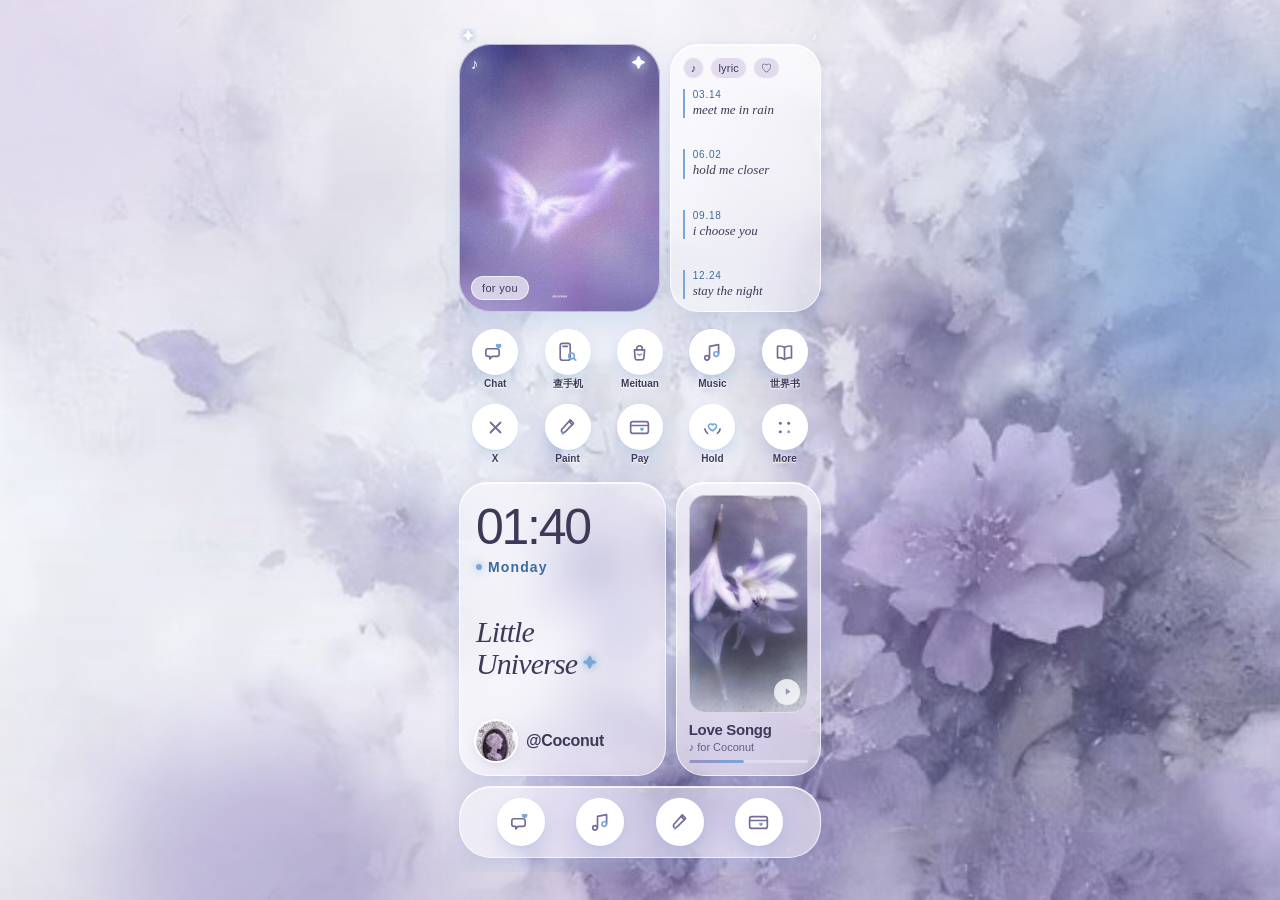
==== commit 139962c0: "Add the QiuQ Bot chat overlay. Open a frosted full-screen chat from the Chat icon or #chat, with loc" ====
--- a/index.html
+++ b/index.html
@@ -6,19 +6,9 @@
   <meta name="color-scheme" content="light">
   <title>QiuQ 小手机</title>
   <link rel="stylesheet" href="style.css">
-  <link rel="stylesheet" href="glass.css">
-  <link rel="stylesheet" href="drag.css">
+  <link rel="stylesheet" href="chat.css">
 </head>
 <body>
-  <script src="glass.js"></script>
-  <svg class="glass-defs" width="0" height="0" aria-hidden="true" focusable="false">
-    <filter id="qiuq-refract" x="-20%" y="-20%" width="140%" height="140%" color-interpolation-filters="sRGB">
-      <feTurbulence type="fractalNoise" baseFrequency="0.012 0.018" numOctaves="2" seed="5" result="noise"/>
-      <feGaussianBlur in="noise" stdDeviation="0.7" result="soft"/>
-      <feDisplacementMap in="SourceGraphic" in2="soft" scale="28" xChannelSelector="R" yChannelSelector="G"/>
-    </filter>
-  </svg>
-
   <svg class="sprite" width="0" height="0" aria-hidden="true" focusable="false">
     <symbol id="i-chat" viewBox="0 0 24 24">
       <path d="M4.7 8.4h8.8c1.15 0 2 .9 2 2.05v3.15c0 1.15-.85 2.05-2 2.05H8.8L6.5 18.1v-2.45H4.7c-1.15 0-2-.9-2-2.05v-3.15c0-1.15.85-2.05 2-2.05z" fill="none" stroke="currentColor" stroke-width="1.6" stroke-linejoin="round" stroke-linecap="round"/>
@@ -91,17 +81,12 @@
     <span class="edge edge-r rise" style="--i:1" aria-hidden="true">♪</span>
 
     <section class="top" data-home>
-      <button class="glass-switch" id="glassTheme" type="button" role="switch" aria-checked="false" aria-label="Light">
-        <span class="glass-switch-knob" aria-hidden="true"></span>
-        <span class="glass-switch-word" data-light aria-hidden="true">Light</span>
-        <span class="glass-switch-word" data-night aria-hidden="true">Night</span>
-      </button>
-      <article class="photo rise" style="--i:0" role="img" aria-label="Photo" data-id="photo">
+      <article class="photo rise" style="--i:0" role="img" aria-label="Photo">
         <span class="spark spark-note" aria-hidden="true">♪</span>
         <span class="spark spark-star" aria-hidden="true">✦</span>
         <span class="chip">for you</span>
       </article>
-      <article class="lyrics glass rise" style="--i:1" aria-label="Lyrics" data-id="lyrics">
+      <article class="lyrics glass rise" style="--i:1" aria-label="Lyrics">
         <div class="pills">
           <span class="pill">♪</span>
           <span class="pill">lyric</span>
@@ -117,50 +102,50 @@
     </section>
 
     <nav class="apps" data-home aria-label="Apps">
-      <button class="app rise" type="button" data-app="Chat" style="--i:2" data-id="app-chat">
+      <button class="app rise" type="button" data-app="chat" style="--i:2">
         <span class="icon-face"><svg class="ico" viewBox="0 0 24 24" aria-hidden="true"><use href="#i-chat"/></svg></span>
         <span class="label">Chat</span>
       </button>
-      <button class="app rise" type="button" data-app="查手机" style="--i:3" data-id="app-find">
+      <button class="app rise" type="button" data-app="查手机" style="--i:3">
         <span class="icon-face"><svg class="ico" viewBox="0 0 24 24" aria-hidden="true"><use href="#i-find"/></svg></span>
         <span class="label">查手机</span>
       </button>
-      <button class="app rise" type="button" data-app="Meituan" style="--i:4" data-id="app-meituan">
+      <button class="app rise" type="button" data-app="Meituan" style="--i:4">
         <span class="icon-face"><svg class="ico" viewBox="0 0 24 24" aria-hidden="true"><use href="#i-bag"/></svg></span>
         <span class="label">Meituan</span>
       </button>
-      <button class="app rise" type="button" data-app="Music" style="--i:5" data-id="app-music">
+      <button class="app rise" type="button" data-app="Music" style="--i:5">
         <span class="icon-face"><svg class="ico" viewBox="0 0 24 24" aria-hidden="true"><use href="#i-music"/></svg></span>
         <span class="label">Music</span>
       </button>
-      <button class="app rise" type="button" data-app="世界书" style="--i:6" data-id="app-book">
+      <button class="app rise" type="button" data-app="世界书" style="--i:6">
         <span class="icon-face"><svg class="ico" viewBox="0 0 24 24" aria-hidden="true"><use href="#i-book"/></svg></span>
         <span class="label">世界书</span>
       </button>
-      <button class="app rise" type="button" data-app="X" style="--i:7" data-id="app-x">
+      <button class="app rise" type="button" data-app="X" style="--i:7">
         <span class="icon-face"><svg class="ico" viewBox="0 0 24 24" aria-hidden="true"><use href="#i-x"/></svg></span>
         <span class="label">X</span>
       </button>
-      <button class="app rise" type="button" data-app="Paint" style="--i:8" data-id="app-paint">
+      <button class="app rise" type="button" data-app="Paint" style="--i:8">
         <span class="icon-face"><svg class="ico" viewBox="0 0 24 24" aria-hidden="true"><use href="#i-paint"/></svg></span>
         <span class="label">Paint</span>
       </button>
-      <button class="app rise" type="button" data-app="Pay" style="--i:9" data-id="app-pay">
+      <button class="app rise" type="button" data-app="Pay" style="--i:9">
         <span class="icon-face"><svg class="ico" viewBox="0 0 24 24" aria-hidden="true"><use href="#i-pay"/></svg></span>
         <span class="label">Pay</span>
       </button>
-      <button class="app rise" type="button" data-app="Hold" style="--i:10" data-id="app-hold">
+      <button class="app rise" type="button" data-app="Hold" style="--i:10">
         <span class="icon-face"><svg class="ico" viewBox="0 0 24 24" aria-hidden="true"><use href="#i-hold"/></svg></span>
         <span class="label">Hold</span>
       </button>
-      <button class="app rise" type="button" data-app="More" style="--i:11" data-id="app-more">
+      <button class="app rise" type="button" data-app="More" style="--i:11">
         <span class="icon-face"><svg class="ico" viewBox="0 0 24 24" aria-hidden="true"><use href="#i-more"/></svg></span>
         <span class="label">More</span>
       </button>
     </nav>
 
     <section class="widgets" data-home>
-      <article class="clock glass rise" style="--i:12" aria-label="Clock" data-id="clock">
+      <article class="clock glass rise" style="--i:12" aria-label="Clock">
         <div class="clock-top">
           <p class="time">01:40</p>
           <p class="day"><span class="dot" aria-hidden="true"></span>Monday</p>
@@ -171,7 +156,7 @@
           <p class="handle">@Coconut</p>
         </div>
       </article>
-      <article class="player glass rise" style="--i:13" aria-label="Love Songg" data-id="player">
+      <article class="player glass rise" style="--i:13" aria-label="Love Songg">
         <div class="album" role="img" aria-label="Love Songg album">
           <span class="play" aria-hidden="true">
             <svg viewBox="0 0 12 12" width="11" height="11"><path d="M4.1 2.4v7.2l5.2-3.6z" fill="currentColor"/></svg>
@@ -186,16 +171,16 @@
     </section>
 
     <nav class="dock glass rise" data-home style="--i:14" aria-label="Dock">
-      <button class="app" type="button" data-app="Chat" aria-label="Chat" data-id="dock-chat">
+      <button class="app" type="button" data-app="chat" aria-label="Chat">
         <span class="icon-face"><svg class="ico" viewBox="0 0 24 24" aria-hidden="true"><use href="#i-chat"/></svg></span>
       </button>
-      <button class="app" type="button" data-app="Music" aria-label="Music" data-id="dock-music">
+      <button class="app" type="button" data-app="Music" aria-label="Music">
         <span class="icon-face"><svg class="ico" viewBox="0 0 24 24" aria-hidden="true"><use href="#i-music"/></svg></span>
       </button>
-      <button class="app" type="button" data-app="Paint" aria-label="Paint" data-id="dock-paint">
+      <button class="app" type="button" data-app="Paint" aria-label="Paint">
         <span class="icon-face"><svg class="ico" viewBox="0 0 24 24" aria-hidden="true"><use href="#i-paint"/></svg></span>
       </button>
-      <button class="app" type="button" data-app="Pay" aria-label="Pay" data-id="dock-pay">
+      <button class="app" type="button" data-app="Pay" aria-label="Pay">
         <span class="icon-face"><svg class="ico" viewBox="0 0 24 24" aria-hidden="true"><use href="#i-pay"/></svg></span>
       </button>
     </nav>
@@ -215,6 +200,6 @@
   </main>
 
   <script src="app.js"></script>
-  <script src="drag.js"></script>
+  <script src="chat.js"></script>
 </body>
 </html>
--- a/chat.css
+++ b/chat.css
@@ -0,0 +1,459 @@
+/* QiuQ Bot — full-screen frosted chat. Scoped to #chat-app. */
+
+#chat-app {
+  position: fixed;
+  inset: 0;
+  z-index: 20;
+  width: 100%;
+  height: 100%;
+  max-width: 390px;
+  max-height: 844px;
+  margin: auto;
+  display: flex;
+  flex-direction: column;
+  box-sizing: border-box;
+  padding:
+    env(safe-area-inset-top, 0px)
+    env(safe-area-inset-right, 0px)
+    env(safe-area-inset-bottom, 0px)
+    env(safe-area-inset-left, 0px);
+  overflow: hidden;
+  color: #3f3958;
+  font-family: "Noto Sans CJK SC", "Noto Sans", sans-serif;
+  background:
+    linear-gradient(165deg, rgba(226, 219, 237, 0.82) 0%, rgba(255, 255, 255, 0.62) 42%, rgba(121, 167, 217, 0.38) 100%);
+  backdrop-filter: blur(28px) saturate(1.45);
+  -webkit-backdrop-filter: blur(28px) saturate(1.45);
+  box-shadow: 0 18px 50px rgba(154, 142, 195, 0.28);
+  -webkit-user-select: none;
+  user-select: none;
+  -webkit-tap-highlight-color: transparent;
+  touch-action: manipulation;
+}
+
+#chat-app[hidden] {
+  display: none !important;
+}
+
+#chat-app.is-open {
+  animation: chatIn 0.32s cubic-bezier(0.22, 1, 0.36, 1);
+}
+
+#chat-app *,
+#chat-app *::before,
+#chat-app *::after {
+  box-sizing: border-box;
+}
+
+.chat-top {
+  flex: none;
+  display: flex;
+  align-items: center;
+  gap: 10px;
+  min-height: 60px;
+  padding: 10px 12px 8px;
+  background: rgba(255, 255, 255, 0.42);
+  border-bottom: 1px solid rgba(255, 255, 255, 0.62);
+  box-shadow: inset 0 1px 0 rgba(255, 255, 255, 0.8);
+  backdrop-filter: blur(18px) saturate(1.3);
+  -webkit-backdrop-filter: blur(18px) saturate(1.3);
+}
+
+.chat-back {
+  flex: none;
+  width: 36px;
+  height: 36px;
+  display: grid;
+  place-items: center;
+  border-radius: 50%;
+  color: #3f3958;
+  background: rgba(255, 255, 255, 0.62);
+  border: 1px solid rgba(255, 255, 255, 0.78);
+  box-shadow: 0 4px 12px rgba(154, 142, 195, 0.16);
+}
+
+.chat-back:active {
+  transform: scale(0.96);
+}
+
+.chat-back svg {
+  display: block;
+}
+
+.chat-avatar {
+  flex: none;
+  width: 40px;
+  height: 40px;
+  border-radius: 50%;
+  object-fit: cover;
+  background: #e2dbed;
+  border: 2px solid rgba(255, 255, 255, 0.9);
+  box-shadow: 0 4px 12px rgba(121, 167, 217, 0.28);
+}
+
+.chat-id {
+  min-width: 0;
+  display: flex;
+  flex-direction: column;
+  gap: 1px;
+}
+
+.chat-name {
+  margin: 0;
+  font-size: 16px;
+  font-weight: 700;
+  letter-spacing: -0.02em;
+  line-height: 1.2;
+  color: #3f3958;
+}
+
+.chat-status {
+  margin: 0;
+  display: flex;
+  align-items: center;
+  gap: 6px;
+  font-size: 12px;
+  line-height: 1.2;
+  color: #645b86;
+}
+
+.chat-dot {
+  width: 7px;
+  height: 7px;
+  border-radius: 50%;
+  background: #79a7d9;
+  box-shadow: 0 0 0 3px rgba(121, 167, 217, 0.22);
+  animation: chatPulse 1.8s ease-in-out infinite;
+}
+
+.chat-list {
+  flex: 1 1 auto;
+  min-height: 0;
+  overflow-x: hidden;
+  overflow-y: auto;
+  -webkit-overflow-scrolling: touch;
+  overscroll-behavior: contain;
+  display: flex;
+  flex-direction: column;
+  gap: 12px;
+  padding: 54px 14px 12px;
+}
+
+.chat-row {
+  position: relative;
+  display: flex;
+  flex-direction: column;
+  max-width: 100%;
+  animation: chatPop 0.28s cubic-bezier(0.22, 1, 0.36, 1) both;
+}
+
+.chat-row.user {
+  align-items: flex-end;
+}
+
+.chat-row.bot {
+  align-items: flex-start;
+}
+
+.chat-bubble {
+  max-width: 78%;
+  padding: 10px 13px;
+  border-radius: 18px;
+  font-size: 15px;
+  line-height: 1.45;
+  word-break: break-word;
+  white-space: pre-wrap;
+}
+
+.chat-row.user .chat-bubble {
+  border-bottom-right-radius: 6px;
+  color: #ffffff;
+  background: rgba(121, 167, 217, 0.88);
+  border: 1px solid rgba(255, 255, 255, 0.38);
+  box-shadow:
+    inset 0 1px 0 rgba(255, 255, 255, 0.42),
+    0 8px 18px rgba(121, 167, 217, 0.22);
+  backdrop-filter: blur(14px) saturate(1.35);
+  -webkit-backdrop-filter: blur(14px) saturate(1.35);
+}
+
+.chat-row.bot .chat-bubble {
+  border-bottom-left-radius: 6px;
+  color: #3f3958;
+  background: rgba(255, 255, 255, 0.5);
+  border: 1px solid rgba(255, 255, 255, 0.74);
+  box-shadow:
+    inset 0 1px 0 rgba(255, 255, 255, 0.85),
+    0 8px 18px rgba(154, 142, 195, 0.12);
+  backdrop-filter: blur(16px) saturate(1.25);
+  -webkit-backdrop-filter: blur(16px) saturate(1.25);
+}
+
+.chat-foot {
+  display: flex;
+  align-items: center;
+  gap: 6px;
+  margin-top: 4px;
+  min-height: 16px;
+}
+
+.chat-row time {
+  font-size: 10px;
+  line-height: 1.2;
+  letter-spacing: 0.02em;
+  color: #645b86;
+}
+
+.chat-react-chip {
+  display: inline-flex;
+  align-items: center;
+  justify-content: center;
+  min-width: 26px;
+  height: 22px;
+  padding: 0 6px;
+  border-radius: 999px;
+  background: rgba(255, 255, 255, 0.72);
+  border: 1px solid rgba(255, 255, 255, 0.86);
+  box-shadow: 0 4px 10px rgba(154, 142, 195, 0.16);
+  font-size: 13px;
+  line-height: 1;
+  backdrop-filter: blur(10px);
+  -webkit-backdrop-filter: blur(10px);
+}
+
+.chat-react-chip[hidden] {
+  display: none !important;
+}
+
+.chat-reactbar {
+  position: absolute;
+  bottom: calc(100% + 6px);
+  z-index: 3;
+  display: flex;
+  gap: 2px;
+  padding: 4px;
+  border-radius: 999px;
+  background: rgba(255, 255, 255, 0.78);
+  border: 1px solid rgba(255, 255, 255, 0.9);
+  box-shadow: 0 10px 24px rgba(154, 142, 195, 0.28);
+  backdrop-filter: blur(16px) saturate(1.3);
+  -webkit-backdrop-filter: blur(16px) saturate(1.3);
+}
+
+.chat-reactbar[hidden] {
+  display: none !important;
+}
+
+.chat-row.user .chat-reactbar {
+  right: 0;
+}
+
+.chat-row.bot .chat-reactbar {
+  left: 0;
+}
+
+.chat-reactbar button {
+  width: 36px;
+  height: 36px;
+  border-radius: 50%;
+  font-size: 18px;
+  line-height: 1;
+  background: transparent;
+}
+
+.chat-reactbar button.is-on,
+.chat-reactbar button:active {
+  background: rgba(121, 167, 217, 0.28);
+}
+
+.chat-typing .chat-bubble {
+  display: flex;
+  align-items: center;
+  gap: 5px;
+  min-width: 58px;
+  min-height: 38px;
+  padding: 12px 14px;
+}
+
+.chat-typing i {
+  display: block;
+  width: 7px;
+  height: 7px;
+  border-radius: 50%;
+  background: #9a8ec3;
+  animation: chatDot 1s infinite ease-in-out;
+}
+
+.chat-typing i:nth-child(2) {
+  animation-delay: 0.15s;
+}
+
+.chat-typing i:nth-child(3) {
+  animation-delay: 0.3s;
+  background: #79a7d9;
+}
+
+.chat-compose {
+  flex: none;
+  padding: 4px 12px 12px;
+}
+
+.chat-tray {
+  display: flex;
+  gap: 8px;
+  padding: 2px 4px 8px;
+}
+
+.chat-tray[hidden] {
+  display: none !important;
+}
+
+.chat-chip {
+  flex: 1 1 0;
+  min-width: 0;
+  height: 36px;
+  border-radius: 14px;
+  font-size: 13px;
+  font-weight: 600;
+  color: #3f3958;
+  background: rgba(255, 255, 255, 0.52);
+  border: 1px solid rgba(255, 255, 255, 0.75);
+  box-shadow: inset 0 1px 0 rgba(255, 255, 255, 0.8);
+  backdrop-filter: blur(12px);
+  -webkit-backdrop-filter: blur(12px);
+}
+
+.chat-chip:active {
+  transform: scale(0.98);
+}
+
+.chat-pill {
+  display: flex;
+  align-items: center;
+  gap: 6px;
+  min-height: 52px;
+  padding: 6px 6px 6px 8px;
+  border-radius: 999px;
+  background: rgba(255, 255, 255, 0.58);
+  border: 1px solid rgba(255, 255, 255, 0.78);
+  box-shadow:
+    inset 0 1px 0 rgba(255, 255, 255, 0.9),
+    0 10px 22px rgba(121, 167, 217, 0.16);
+  backdrop-filter: blur(18px) saturate(1.35);
+  -webkit-backdrop-filter: blur(18px) saturate(1.35);
+}
+
+.chat-plus,
+.chat-send {
+  flex: none;
+  width: 38px;
+  height: 38px;
+  border-radius: 50%;
+  display: grid;
+  place-items: center;
+}
+
+.chat-plus {
+  font-size: 26px;
+  line-height: 1;
+  font-weight: 400;
+  color: #3f3958;
+  background: rgba(226, 219, 237, 0.9);
+  border: 1px solid rgba(255, 255, 255, 0.8);
+}
+
+.chat-plus[aria-expanded="true"] {
+  background: rgba(154, 142, 195, 0.35);
+}
+
+.chat-plus:active,
+.chat-send:active {
+  transform: scale(0.96);
+}
+
+.chat-input {
+  flex: 1 1 auto;
+  min-width: 0;
+  height: 38px;
+  margin: 0;
+  padding: 0 4px;
+  border: 0;
+  outline: none;
+  background: transparent;
+  color: #3f3958;
+  font: inherit;
+  font-size: 16px;
+  line-height: 1.3;
+  -webkit-user-select: text;
+  user-select: text;
+}
+
+.chat-input::placeholder {
+  color: #645b86;
+  opacity: 0.85;
+}
+
+.chat-send {
+  color: #ffffff;
+  background: linear-gradient(160deg, #9a8ec3 0%, #79a7d9 100%);
+  box-shadow: 0 6px 14px rgba(121, 167, 217, 0.32);
+}
+
+.chat-send svg {
+  display: block;
+  margin-left: 1px;
+}
+
+@keyframes chatIn {
+  from {
+    opacity: 0;
+    transform: translateY(16px) scale(0.985);
+  }
+  to {
+    opacity: 1;
+    transform: none;
+  }
+}
+
+@keyframes chatPop {
+  from {
+    opacity: 0;
+    transform: translateY(8px);
+  }
+  to {
+    opacity: 1;
+    transform: none;
+  }
+}
+
+@keyframes chatDot {
+  0%,
+  80%,
+  100% {
+    transform: translateY(0);
+    opacity: 0.35;
+  }
+  40% {
+    transform: translateY(-3px);
+    opacity: 1;
+  }
+}
+
+@keyframes chatPulse {
+  0%,
+  100% {
+    box-shadow: 0 0 0 3px rgba(121, 167, 217, 0.18);
+  }
+  50% {
+    box-shadow: 0 0 0 5px rgba(121, 167, 217, 0.08);
+  }
+}
+
+@media (prefers-reduced-motion: reduce) {
+  #chat-app.is-open,
+  .chat-row,
+  .chat-typing i,
+  .chat-dot {
+    animation: none !important;
+  }
+}
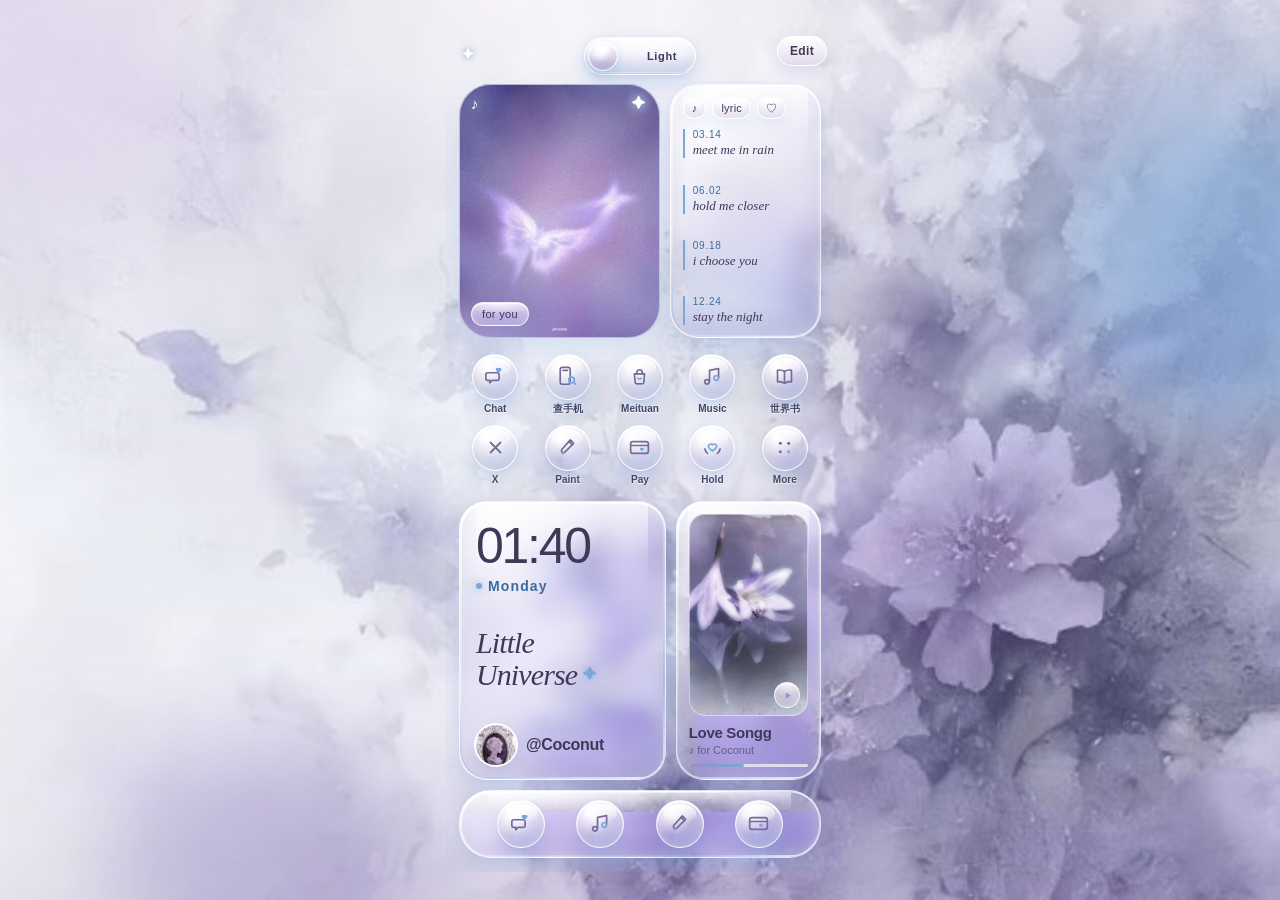
==== commit 24d6e73f: "Merge chat" ====
--- a/index.html
+++ b/index.html
@@ -6,9 +6,20 @@
   <meta name="color-scheme" content="light">
   <title>QiuQ 小手机</title>
   <link rel="stylesheet" href="style.css">
+  <link rel="stylesheet" href="glass.css">
+  <link rel="stylesheet" href="drag.css">
   <link rel="stylesheet" href="chat.css">
 </head>
 <body>
+  <script src="glass.js"></script>
+  <svg class="glass-defs" width="0" height="0" aria-hidden="true" focusable="false">
+    <filter id="qiuq-refract" x="-20%" y="-20%" width="140%" height="140%" color-interpolation-filters="sRGB">
+      <feTurbulence type="fractalNoise" baseFrequency="0.012 0.018" numOctaves="2" seed="5" result="noise"/>
+      <feGaussianBlur in="noise" stdDeviation="0.7" result="soft"/>
+      <feDisplacementMap in="SourceGraphic" in2="soft" scale="28" xChannelSelector="R" yChannelSelector="G"/>
+    </filter>
+  </svg>
+
   <svg class="sprite" width="0" height="0" aria-hidden="true" focusable="false">
     <symbol id="i-chat" viewBox="0 0 24 24">
       <path d="M4.7 8.4h8.8c1.15 0 2 .9 2 2.05v3.15c0 1.15-.85 2.05-2 2.05H8.8L6.5 18.1v-2.45H4.7c-1.15 0-2-.9-2-2.05v-3.15c0-1.15.85-2.05 2-2.05z" fill="none" stroke="currentColor" stroke-width="1.6" stroke-linejoin="round" stroke-linecap="round"/>
@@ -81,12 +92,17 @@
     <span class="edge edge-r rise" style="--i:1" aria-hidden="true">♪</span>
 
     <section class="top" data-home>
-      <article class="photo rise" style="--i:0" role="img" aria-label="Photo">
+      <button class="glass-switch" id="glassTheme" type="button" role="switch" aria-checked="false" aria-label="Light">
+        <span class="glass-switch-knob" aria-hidden="true"></span>
+        <span class="glass-switch-word" data-light aria-hidden="true">Light</span>
+        <span class="glass-switch-word" data-night aria-hidden="true">Night</span>
+      </button>
+      <article class="photo rise" style="--i:0" role="img" aria-label="Photo" data-id="photo">
         <span class="spark spark-note" aria-hidden="true">♪</span>
         <span class="spark spark-star" aria-hidden="true">✦</span>
         <span class="chip">for you</span>
       </article>
-      <article class="lyrics glass rise" style="--i:1" aria-label="Lyrics">
+      <article class="lyrics glass rise" style="--i:1" aria-label="Lyrics" data-id="lyrics">
         <div class="pills">
           <span class="pill">♪</span>
           <span class="pill">lyric</span>
@@ -102,50 +118,50 @@
     </section>
 
     <nav class="apps" data-home aria-label="Apps">
-      <button class="app rise" type="button" data-app="chat" style="--i:2">
+      <button class="app rise" type="button" data-app="chat" style="--i:2" data-id="app-chat">
         <span class="icon-face"><svg class="ico" viewBox="0 0 24 24" aria-hidden="true"><use href="#i-chat"/></svg></span>
         <span class="label">Chat</span>
       </button>
-      <button class="app rise" type="button" data-app="查手机" style="--i:3">
+      <button class="app rise" type="button" data-app="查手机" style="--i:3" data-id="app-find">
         <span class="icon-face"><svg class="ico" viewBox="0 0 24 24" aria-hidden="true"><use href="#i-find"/></svg></span>
         <span class="label">查手机</span>
       </button>
-      <button class="app rise" type="button" data-app="Meituan" style="--i:4">
+      <button class="app rise" type="button" data-app="Meituan" style="--i:4" data-id="app-meituan">
         <span class="icon-face"><svg class="ico" viewBox="0 0 24 24" aria-hidden="true"><use href="#i-bag"/></svg></span>
         <span class="label">Meituan</span>
       </button>
-      <button class="app rise" type="button" data-app="Music" style="--i:5">
+      <button class="app rise" type="button" data-app="Music" style="--i:5" data-id="app-music">
         <span class="icon-face"><svg class="ico" viewBox="0 0 24 24" aria-hidden="true"><use href="#i-music"/></svg></span>
         <span class="label">Music</span>
       </button>
-      <button class="app rise" type="button" data-app="世界书" style="--i:6">
+      <button class="app rise" type="button" data-app="世界书" style="--i:6" data-id="app-book">
         <span class="icon-face"><svg class="ico" viewBox="0 0 24 24" aria-hidden="true"><use href="#i-book"/></svg></span>
         <span class="label">世界书</span>
       </button>
-      <button class="app rise" type="button" data-app="X" style="--i:7">
+      <button class="app rise" type="button" data-app="X" style="--i:7" data-id="app-x">
         <span class="icon-face"><svg class="ico" viewBox="0 0 24 24" aria-hidden="true"><use href="#i-x"/></svg></span>
         <span class="label">X</span>
       </button>
-      <button class="app rise" type="button" data-app="Paint" style="--i:8">
+      <button class="app rise" type="button" data-app="Paint" style="--i:8" data-id="app-paint">
         <span class="icon-face"><svg class="ico" viewBox="0 0 24 24" aria-hidden="true"><use href="#i-paint"/></svg></span>
         <span class="label">Paint</span>
       </button>
-      <button class="app rise" type="button" data-app="Pay" style="--i:9">
+      <button class="app rise" type="button" data-app="Pay" style="--i:9" data-id="app-pay">
         <span class="icon-face"><svg class="ico" viewBox="0 0 24 24" aria-hidden="true"><use href="#i-pay"/></svg></span>
         <span class="label">Pay</span>
       </button>
-      <button class="app rise" type="button" data-app="Hold" style="--i:10">
+      <button class="app rise" type="button" data-app="Hold" style="--i:10" data-id="app-hold">
         <span class="icon-face"><svg class="ico" viewBox="0 0 24 24" aria-hidden="true"><use href="#i-hold"/></svg></span>
         <span class="label">Hold</span>
       </button>
-      <button class="app rise" type="button" data-app="More" style="--i:11">
+      <button class="app rise" type="button" data-app="More" style="--i:11" data-id="app-more">
         <span class="icon-face"><svg class="ico" viewBox="0 0 24 24" aria-hidden="true"><use href="#i-more"/></svg></span>
         <span class="label">More</span>
       </button>
     </nav>
 
     <section class="widgets" data-home>
-      <article class="clock glass rise" style="--i:12" aria-label="Clock">
+      <article class="clock glass rise" style="--i:12" aria-label="Clock" data-id="clock">
         <div class="clock-top">
           <p class="time">01:40</p>
           <p class="day"><span class="dot" aria-hidden="true"></span>Monday</p>
@@ -156,7 +172,7 @@
           <p class="handle">@Coconut</p>
         </div>
       </article>
-      <article class="player glass rise" style="--i:13" aria-label="Love Songg">
+      <article class="player glass rise" style="--i:13" aria-label="Love Songg" data-id="player">
         <div class="album" role="img" aria-label="Love Songg album">
           <span class="play" aria-hidden="true">
             <svg viewBox="0 0 12 12" width="11" height="11"><path d="M4.1 2.4v7.2l5.2-3.6z" fill="currentColor"/></svg>
@@ -171,16 +187,16 @@
     </section>
 
     <nav class="dock glass rise" data-home style="--i:14" aria-label="Dock">
-      <button class="app" type="button" data-app="chat" aria-label="Chat">
+      <button class="app" type="button" data-app="chat" aria-label="Chat" data-id="dock-chat">
         <span class="icon-face"><svg class="ico" viewBox="0 0 24 24" aria-hidden="true"><use href="#i-chat"/></svg></span>
       </button>
-      <button class="app" type="button" data-app="Music" aria-label="Music">
+      <button class="app" type="button" data-app="Music" aria-label="Music" data-id="dock-music">
         <span class="icon-face"><svg class="ico" viewBox="0 0 24 24" aria-hidden="true"><use href="#i-music"/></svg></span>
       </button>
-      <button class="app" type="button" data-app="Paint" aria-label="Paint">
+      <button class="app" type="button" data-app="Paint" aria-label="Paint" data-id="dock-paint">
         <span class="icon-face"><svg class="ico" viewBox="0 0 24 24" aria-hidden="true"><use href="#i-paint"/></svg></span>
       </button>
-      <button class="app" type="button" data-app="Pay" aria-label="Pay">
+      <button class="app" type="button" data-app="Pay" aria-label="Pay" data-id="dock-pay">
         <span class="icon-face"><svg class="ico" viewBox="0 0 24 24" aria-hidden="true"><use href="#i-pay"/></svg></span>
       </button>
     </nav>
@@ -200,6 +216,7 @@
   </main>
 
   <script src="app.js"></script>
+  <script src="drag.js"></script>
   <script src="chat.js"></script>
 </body>
 </html>
--- a/glass.css
+++ b/glass.css
@@ -0,0 +1,475 @@
+/* Liquid glass + frosted surfaces for QiuQ. Night tints live on body.glass-night. */
+
+:root {
+  --glass-blur: 18px;
+  --glass-sat: 1.75;
+  --glass-hi: rgba(255, 255, 255, 0.96);
+  --glass-rim: rgba(255, 255, 255, 0.62);
+  --glass-sky: rgba(121, 167, 217, 0.34);
+  --glass-lilac: rgba(154, 142, 195, 0.28);
+  --glass-drop: 0 14px 32px rgba(121, 167, 217, 0.24), 0 3px 10px rgba(154, 142, 195, 0.14);
+  --switch-w: 112px;
+  --switch-h: 38px;
+  --knob: 30px;
+  --knob-inset: 3px;
+  --knob-travel: calc(var(--switch-w) - var(--knob) - (var(--knob-inset) * 2) - 2px);
+}
+
+.screen {
+  padding-top: 56px;
+}
+
+.edge {
+  top: 18px;
+}
+
+.glass-defs {
+  position: absolute;
+  width: 0;
+  height: 0;
+  overflow: hidden;
+}
+
+/* Shared thick-glass material: frost, layered tint, specular rim, inner glow. */
+.glass,
+.sheet {
+  isolation: isolate;
+  background:
+    radial-gradient(120% 70% at 18% 0%, rgba(255, 255, 255, 0.72), transparent 46%),
+    linear-gradient(168deg, rgba(255, 255, 255, 0.58) 0%, rgba(255, 255, 255, 0.28) 28%, rgba(226, 219, 237, 0.22) 58%, rgba(121, 167, 217, 0.16) 100%);
+  border: 1px solid rgba(255, 255, 255, 0.72);
+  box-shadow:
+    var(--glass-drop),
+    inset 0 1.5px 0 var(--glass-hi),
+    inset 0 -1.5px 0 rgba(255, 255, 255, 0.42),
+    inset 1.5px 0 0 rgba(255, 255, 255, 0.38),
+    inset -1.5px 0 0 rgba(255, 255, 255, 0.32),
+    inset 0 0 22px rgba(255, 255, 255, 0.32),
+    inset 0 -16px 22px var(--glass-lilac);
+  -webkit-backdrop-filter: blur(var(--glass-blur)) saturate(var(--glass-sat)) brightness(1.06);
+  backdrop-filter: blur(var(--glass-blur)) saturate(var(--glass-sat)) brightness(1.06);
+}
+
+.glass {
+  position: relative;
+}
+
+.glass::before,
+.sheet::before {
+  content: "";
+  position: absolute;
+  inset: 0;
+  z-index: 4;
+  border-radius: inherit;
+  padding: 1.5px;
+  background: linear-gradient(
+    155deg,
+    rgba(255, 255, 255, 0.98) 0%,
+    rgba(255, 255, 255, 0.55) 12%,
+    rgba(255, 255, 255, 0.08) 34%,
+    rgba(255, 255, 255, 0.02) 50%,
+    rgba(121, 167, 217, 0.42) 74%,
+    rgba(255, 255, 255, 0.78) 100%
+  );
+  pointer-events: none;
+  -webkit-mask:
+    linear-gradient(#fff 0 0) content-box,
+    linear-gradient(#fff 0 0);
+  -webkit-mask-composite: xor;
+  mask:
+    linear-gradient(#fff 0 0) content-box,
+    linear-gradient(#fff 0 0);
+  mask-composite: exclude;
+}
+
+.glass::after,
+.sheet::after {
+  content: "";
+  position: absolute;
+  left: 8%;
+  right: 8%;
+  top: 0;
+  z-index: -1;
+  height: 42%;
+  border-radius: 0 0 46% 46%;
+  background: linear-gradient(180deg, rgba(255, 255, 255, 0.62), rgba(255, 255, 255, 0.12) 48%, transparent 100%);
+  pointer-events: none;
+}
+
+.dock {
+  -webkit-backdrop-filter: blur(22px) saturate(1.9) brightness(1.08);
+  backdrop-filter: blur(22px) saturate(1.9) brightness(1.08);
+  box-shadow:
+    0 16px 34px rgba(121, 167, 217, 0.26),
+    0 2px 8px rgba(154, 142, 195, 0.14),
+    inset 0 1.5px 0 rgba(255, 255, 255, 0.98),
+    inset 0 -1.5px 0 rgba(255, 255, 255, 0.4),
+    inset 1px 0 0 rgba(255, 255, 255, 0.36),
+    inset -1px 0 0 rgba(255, 255, 255, 0.3),
+    inset 0 0 18px rgba(255, 255, 255, 0.34),
+    inset 0 -12px 18px rgba(154, 142, 195, 0.22);
+}
+
+.icon-face {
+  position: relative;
+  isolation: isolate;
+  overflow: hidden;
+  background:
+    radial-gradient(circle at 32% 26%, rgba(255, 255, 255, 0.98) 0%, rgba(255, 255, 255, 0.42) 26%, transparent 48%),
+    linear-gradient(165deg, rgba(255, 255, 255, 0.78) 0%, rgba(226, 219, 237, 0.42) 48%, rgba(121, 167, 217, 0.32) 100%);
+  border: 1px solid rgba(255, 255, 255, 0.82);
+  box-shadow:
+    0 10px 18px rgba(121, 167, 217, 0.28),
+    0 1px 3px rgba(154, 142, 195, 0.16),
+    inset 0 1.5px 0 #ffffff,
+    inset 0 -8px 12px rgba(154, 142, 195, 0.28),
+    inset 0 0 12px rgba(255, 255, 255, 0.55);
+  -webkit-backdrop-filter: blur(12px) saturate(1.7) brightness(1.06);
+  backdrop-filter: blur(12px) saturate(1.7) brightness(1.06);
+}
+
+.icon-face::before {
+  content: "";
+  position: absolute;
+  left: 14%;
+  right: 14%;
+  top: 3px;
+  z-index: 0;
+  height: 42%;
+  border-radius: 50%;
+  background: linear-gradient(180deg, rgba(255, 255, 255, 0.95), rgba(255, 255, 255, 0));
+  pointer-events: none;
+}
+
+.icon-face .ico,
+.icon-face svg {
+  position: relative;
+  z-index: 1;
+}
+
+.app:active .icon-face,
+.app.is-pressed .icon-face {
+  box-shadow:
+    0 3px 8px rgba(121, 167, 217, 0.22),
+    inset 0 1px 1px rgba(255, 255, 255, 0.85),
+    inset 0 -5px 8px rgba(154, 142, 195, 0.28);
+}
+
+.pill,
+.chip,
+.play,
+.close-btn {
+  background:
+    radial-gradient(120% 90% at 50% 0%, rgba(255, 255, 255, 0.78), transparent 58%),
+    linear-gradient(180deg, rgba(255, 255, 255, 0.62), rgba(226, 219, 237, 0.38));
+  border: 1px solid rgba(255, 255, 255, 0.75);
+  box-shadow:
+    0 6px 14px rgba(121, 167, 217, 0.18),
+    inset 0 1px 0 rgba(255, 255, 255, 0.95),
+    inset 0 -6px 8px rgba(154, 142, 195, 0.16),
+    inset 0 0 8px rgba(255, 255, 255, 0.35);
+  -webkit-backdrop-filter: blur(10px) saturate(1.55);
+  backdrop-filter: blur(10px) saturate(1.55);
+}
+
+/* Thick glossy capsule, Pixso-style liquid glass. */
+.glass-switch {
+  position: absolute;
+  top: 9px;
+  left: 0;
+  right: 0;
+  z-index: 5;
+  width: var(--switch-w);
+  height: var(--switch-h);
+  margin-inline: auto;
+  padding: 0;
+  border-radius: 999px;
+  isolation: isolate;
+  color: var(--ink);
+  background:
+    radial-gradient(90% 80% at 50% 0%, rgba(255, 255, 255, 0.75), transparent 60%),
+    linear-gradient(180deg, rgba(255, 255, 255, 0.66) 0%, rgba(255, 255, 255, 0.24) 42%, rgba(154, 142, 195, 0.22) 100%);
+  border: 1px solid rgba(255, 255, 255, 0.8);
+  box-shadow:
+    0 10px 22px rgba(121, 167, 217, 0.3),
+    0 2px 6px rgba(154, 142, 195, 0.16),
+    inset 0 1.5px 0 rgba(255, 255, 255, 0.98),
+    inset 0 -2px 1px rgba(255, 255, 255, 0.4),
+    inset 0 8px 12px rgba(255, 255, 255, 0.28),
+    inset 0 -10px 14px rgba(121, 167, 217, 0.22);
+  -webkit-backdrop-filter: blur(16px) saturate(1.85) brightness(1.08);
+  backdrop-filter: blur(16px) saturate(1.85) brightness(1.08);
+  animation: rise 0.45s cubic-bezier(0.22, 1, 0.36, 1) 1.88s both;
+}
+
+.glass-switch::before {
+  content: "";
+  position: absolute;
+  inset: 0;
+  border-radius: inherit;
+  padding: 1.5px;
+  background: linear-gradient(180deg, rgba(255, 255, 255, 0.98), rgba(255, 255, 255, 0.15) 38%, rgba(121, 167, 217, 0.35) 100%);
+  pointer-events: none;
+  -webkit-mask:
+    linear-gradient(#fff 0 0) content-box,
+    linear-gradient(#fff 0 0);
+  -webkit-mask-composite: xor;
+  mask:
+    linear-gradient(#fff 0 0) content-box,
+    linear-gradient(#fff 0 0);
+  mask-composite: exclude;
+}
+
+.glass-switch-word {
+  position: absolute;
+  top: 0;
+  z-index: 1;
+  display: grid;
+  place-items: center;
+  height: 100%;
+  width: 58px;
+  font-size: 11px;
+  font-weight: 700;
+  letter-spacing: 0.06em;
+  pointer-events: none;
+}
+
+.glass-switch-word[data-light] {
+  right: 4px;
+}
+
+.glass-switch-word[data-night] {
+  left: 4px;
+  display: none;
+}
+
+.glass-switch-knob {
+  position: absolute;
+  top: var(--knob-inset);
+  left: var(--knob-inset);
+  z-index: 2;
+  width: var(--knob);
+  height: var(--knob);
+  border-radius: 50%;
+  background:
+    radial-gradient(circle at 34% 28%, #ffffff 0%, rgba(255, 255, 255, 0.72) 22%, transparent 46%),
+    linear-gradient(180deg, rgba(255, 255, 255, 0.96) 0%, rgba(226, 219, 237, 0.72) 52%, rgba(154, 142, 195, 0.62) 100%);
+  border: 1px solid rgba(255, 255, 255, 0.9);
+  box-shadow:
+    0 5px 12px rgba(121, 167, 217, 0.38),
+    inset 0 1px 1px #ffffff,
+    inset 0 -7px 8px rgba(154, 142, 195, 0.38),
+    inset 0 0 8px rgba(255, 255, 255, 0.65);
+  transition: transform 0.38s cubic-bezier(0.22, 1, 0.36, 1);
+}
+
+.glass-switch-knob::after {
+  content: "";
+  position: absolute;
+  top: 4px;
+  left: 7px;
+  width: 13px;
+  height: 6px;
+  border-radius: 50%;
+  background: rgba(255, 255, 255, 0.95);
+  filter: blur(0.3px);
+}
+
+body.glass-night .glass-switch-knob {
+  transform: translateX(var(--knob-travel));
+  background:
+    radial-gradient(circle at 32% 26%, #ffffff 0%, rgba(255, 255, 255, 0.45) 20%, transparent 44%),
+    linear-gradient(185deg, #f7f4ff 0%, #c9d9f2 48%, #9a8ec3 100%);
+}
+
+.glass-switch:active .glass-switch-knob {
+  transform: scale(0.94);
+}
+
+body.glass-night .glass-switch:active .glass-switch-knob {
+  transform: translateX(var(--knob-travel)) scale(0.94);
+}
+
+.glass-switch:focus-visible {
+  outline: 2px solid #79a7d9;
+  outline-offset: 3px;
+}
+
+body.glass-night .glass-switch-word[data-light] {
+  display: none;
+}
+
+body.glass-night .glass-switch-word[data-night] {
+  display: grid;
+}
+
+/* Refraction. Safe frost is declared first; the url() line is ignored if unsupported. */
+.glass-refract {
+  -webkit-backdrop-filter: blur(var(--glass-blur)) saturate(var(--glass-sat));
+  backdrop-filter: blur(var(--glass-blur)) saturate(var(--glass-sat));
+  -webkit-backdrop-filter: blur(12px) saturate(1.85) url("#qiuq-refract");
+  backdrop-filter: blur(12px) saturate(1.85) url("#qiuq-refract");
+}
+
+@supports not ((backdrop-filter: blur(1px)) or (-webkit-backdrop-filter: blur(1px))) {
+  .glass,
+  .sheet,
+  .icon-face,
+  .glass-switch,
+  .pill,
+  .chip,
+  .play,
+  .close-btn {
+    background-color: rgba(255, 255, 255, 0.86);
+  }
+}
+
+body.glass-night {
+  --ink: #f6f3fc;
+  --muted: #ddd6ee;
+  --line: #f3eefb;
+  --blue-ink: #d7e6f8;
+  color: var(--ink);
+  color-scheme: dark;
+}
+
+body.glass-night::after {
+  background:
+    radial-gradient(ellipse 70% 42% at 50% -8%, rgba(154, 142, 195, 0.28), transparent 62%),
+    radial-gradient(ellipse 48% 36% at 100% 18%, rgba(121, 167, 217, 0.2), transparent 68%),
+    radial-gradient(ellipse 60% 40% at 20% 100%, rgba(90, 70, 140, 0.35), transparent 70%),
+    linear-gradient(180deg, rgba(18, 14, 36, 0.62), rgba(22, 18, 44, 0.66) 48%, rgba(16, 12, 32, 0.72));
+}
+
+body.glass-night .glass,
+body.glass-night .sheet {
+  background:
+    radial-gradient(120% 80% at 20% 0%, rgba(226, 219, 237, 0.28), transparent 46%),
+    linear-gradient(168deg, rgba(92, 78, 140, 0.42) 0%, rgba(36, 28, 68, 0.5) 46%, rgba(18, 14, 40, 0.58) 100%);
+  border-color: rgba(255, 255, 255, 0.28);
+  box-shadow:
+    0 16px 34px rgba(6, 4, 16, 0.46),
+    0 2px 8px rgba(0, 0, 0, 0.24),
+    inset 0 1.5px 0 rgba(255, 255, 255, 0.48),
+    inset 0 -1px 0 rgba(255, 255, 255, 0.14),
+    inset 1px 0 0 rgba(255, 255, 255, 0.12),
+    inset -1px 0 0 rgba(255, 255, 255, 0.1),
+    inset 0 0 22px rgba(121, 167, 217, 0.16),
+    inset 0 -14px 20px rgba(18, 12, 36, 0.35);
+  -webkit-backdrop-filter: blur(20px) saturate(1.45) brightness(0.78);
+  backdrop-filter: blur(20px) saturate(1.45) brightness(0.78);
+}
+
+body.glass-night .glass::before,
+body.glass-night .sheet::before {
+  background: linear-gradient(
+    155deg,
+    rgba(255, 255, 255, 0.72) 0%,
+    rgba(255, 255, 255, 0.22) 16%,
+    rgba(255, 255, 255, 0.04) 40%,
+    rgba(121, 167, 217, 0.28) 74%,
+    rgba(226, 219, 237, 0.4) 100%
+  );
+}
+
+body.glass-night .glass::after,
+body.glass-night .sheet::after {
+  background: linear-gradient(180deg, rgba(255, 255, 255, 0.22), rgba(255, 255, 255, 0.04) 50%, transparent);
+}
+
+body.glass-night .dock {
+  -webkit-backdrop-filter: blur(24px) saturate(1.5) brightness(0.76);
+  backdrop-filter: blur(24px) saturate(1.5) brightness(0.76);
+}
+
+body.glass-night .icon-face {
+  background:
+    radial-gradient(circle at 32% 24%, rgba(255, 255, 255, 0.55) 0%, rgba(255, 255, 255, 0.08) 28%, transparent 48%),
+    linear-gradient(165deg, rgba(120, 108, 168, 0.55) 0%, rgba(36, 28, 68, 0.62) 100%);
+  border-color: rgba(255, 255, 255, 0.32);
+  color: #f4f0fb;
+  box-shadow:
+    0 10px 18px rgba(6, 4, 16, 0.4),
+    inset 0 1px 0 rgba(255, 255, 255, 0.55),
+    inset 0 -8px 12px rgba(10, 8, 24, 0.35),
+    inset 0 0 12px rgba(121, 167, 217, 0.18);
+  -webkit-backdrop-filter: blur(12px) saturate(1.4) brightness(0.86);
+  backdrop-filter: blur(12px) saturate(1.4) brightness(0.86);
+}
+
+body.glass-night .icon-face::before {
+  background: linear-gradient(180deg, rgba(255, 255, 255, 0.55), rgba(255, 255, 255, 0));
+}
+
+body.glass-night .label {
+  text-shadow: 0 1px 2px rgba(8, 6, 18, 0.55);
+}
+
+body.glass-night .glass-switch {
+  color: #f6f3fc;
+  background:
+    radial-gradient(90% 80% at 50% 0%, rgba(226, 219, 237, 0.28), transparent 58%),
+    linear-gradient(180deg, rgba(110, 98, 160, 0.42) 0%, rgba(28, 22, 54, 0.62) 52%, rgba(14, 10, 30, 0.7) 100%);
+  border-color: rgba(255, 255, 255, 0.32);
+  box-shadow:
+    0 12px 24px rgba(4, 2, 12, 0.5),
+    inset 0 1.5px 0 rgba(255, 255, 255, 0.5),
+    inset 0 -2px 1px rgba(255, 255, 255, 0.12),
+    inset 0 0 16px rgba(121, 167, 217, 0.16),
+    inset 0 -10px 14px rgba(8, 6, 20, 0.4);
+  -webkit-backdrop-filter: blur(16px) saturate(1.5) brightness(0.8);
+  backdrop-filter: blur(16px) saturate(1.5) brightness(0.8);
+}
+
+body.glass-night .pill,
+body.glass-night .chip,
+body.glass-night .play,
+body.glass-night .close-btn {
+  color: #f6f3fc;
+  background:
+    radial-gradient(120% 90% at 50% 0%, rgba(255, 255, 255, 0.22), transparent 58%),
+    linear-gradient(180deg, rgba(98, 86, 146, 0.48), rgba(28, 22, 52, 0.55));
+  border-color: rgba(255, 255, 255, 0.28);
+  box-shadow:
+    0 6px 14px rgba(4, 2, 12, 0.35),
+    inset 0 1px 0 rgba(255, 255, 255, 0.4),
+    inset 0 -6px 8px rgba(8, 6, 18, 0.28);
+}
+
+body.glass-night .chip {
+  color: #3f3958;
+  background:
+    radial-gradient(120% 90% at 50% 0%, rgba(255, 255, 255, 0.85), transparent 60%),
+    linear-gradient(180deg, rgba(255, 255, 255, 0.78), rgba(226, 219, 237, 0.62));
+}
+
+body.glass-night .track {
+  background: rgba(255, 255, 255, 0.16);
+}
+
+body.glass-night .grip {
+  background: rgba(255, 255, 255, 0.32);
+}
+
+body.glass-night .sheet-backdrop {
+  background: rgba(12, 10, 28, 0.46);
+}
+
+body.glass-night.glass-refract,
+body.glass-night .glass-refract {
+  -webkit-backdrop-filter: blur(18px) saturate(1.4) brightness(0.8);
+  backdrop-filter: blur(18px) saturate(1.4) brightness(0.8);
+  -webkit-backdrop-filter: blur(14px) saturate(1.5) brightness(0.82) url("#qiuq-refract");
+  backdrop-filter: blur(14px) saturate(1.5) brightness(0.82) url("#qiuq-refract");
+}
+
+@media (prefers-reduced-motion: reduce) {
+  .glass-switch,
+  .glass-switch-knob {
+    animation: none;
+    transition: none;
+  }
+}
+
+/* glue: night wallpaper */
+body.glass-night { background: linear-gradient(rgba(20,16,40,.25),rgba(20,16,40,.35)), url("assets/wallpaper_night.jpg") center/cover no-repeat; background-color:#1d1830; }
--- a/drag.css
+++ b/drag.css
@@ -0,0 +1,187 @@
+/* Edit mode for QiuQ. The phone screen stays put; these controls float at its top-right. */
+
+.qiuq-tools {
+  position: fixed;
+  z-index: 8;
+  display: flex;
+  gap: 6px;
+  align-items: center;
+  top: max(8px, calc((100vh - 844px) / 2 + 8px));
+  right: max(8px, calc((100vw - 390px) / 2 + 8px));
+  pointer-events: none;
+}
+
+.qiuq-tools[hidden] {
+  display: none !important;
+}
+
+.qiuq-tools button {
+  pointer-events: auto;
+  height: 30px;
+  padding: 0 12px;
+  border-radius: 999px;
+  border: 1px solid rgba(255, 255, 255, 0.9);
+  background: linear-gradient(180deg, #ffffff, #e2dbed);
+  color: #3f3958;
+  font-family: "Noto Sans CJK SC", "Noto Sans", sans-serif;
+  font-size: 12px;
+  font-weight: 700;
+  letter-spacing: 0.03em;
+  line-height: 1;
+  box-shadow: 0 6px 16px rgba(154, 142, 195, 0.28);
+  cursor: pointer;
+  -webkit-tap-highlight-color: transparent;
+}
+
+.qiuq-tools button[hidden] {
+  display: none !important;
+}
+
+.qiuq-tools button:active {
+  transform: scale(0.97);
+}
+
+.qiuq-tools button:focus-visible {
+  outline: 2px solid #79a7d9;
+  outline-offset: 3px;
+}
+
+#qiuq-file {
+  position: fixed;
+  left: 0;
+  top: 0;
+  width: 1px;
+  height: 1px;
+  opacity: 0;
+  pointer-events: none;
+}
+
+#qiuq-wallpaper {
+  position: fixed;
+  inset: 0;
+  z-index: 0;
+  pointer-events: none;
+  background-position: center;
+  background-size: cover;
+  background-repeat: no-repeat;
+}
+
+#qiuq-wallpaper[hidden] {
+  display: none !important;
+}
+
+.lyrics,
+.player,
+.avatar {
+  position: relative;
+}
+
+.qiuq-diy-img {
+  position: absolute;
+  inset: 0;
+  width: 100%;
+  height: 100%;
+  object-fit: cover;
+  pointer-events: none;
+  border-radius: inherit;
+  -webkit-user-drag: none;
+}
+
+.avatar {
+  overflow: hidden;
+}
+
+.hero-label,
+.day-label {
+  min-width: 0;
+}
+
+body.is-editing {
+  overscroll-behavior: none;
+}
+
+body.is-editing .screen {
+  touch-action: none;
+}
+
+body.is-editing .screen::before {
+  content: "";
+  position: absolute;
+  inset: 0;
+  z-index: 0;
+  pointer-events: none;
+  background-image:
+    linear-gradient(to right, rgba(154, 142, 195, 0.16) 1px, transparent 1px),
+    linear-gradient(to bottom, rgba(154, 142, 195, 0.16) 1px, transparent 1px);
+  background-size: 8px 8px;
+}
+
+body.is-editing [data-id] {
+  animation: qiuq-wiggle 0.32s ease-in-out infinite;
+  animation-delay: calc(var(--wiggle, 0) * -70ms);
+  touch-action: none;
+  cursor: grab;
+  outline: 1px dashed rgba(121, 167, 217, 0.9);
+  outline-offset: 1px;
+  -webkit-touch-callout: none;
+}
+
+body.is-editing [data-id].is-lifting,
+body.is-editing [data-id].is-quiet {
+  animation: none;
+  cursor: grabbing;
+}
+
+body.is-editing [data-id].is-lifting {
+  transform: scale(1.03);
+  box-shadow: 0 16px 32px rgba(121, 167, 217, 0.35);
+}
+
+body.is-editing [contenteditable="true"] {
+  cursor: text;
+  user-select: text;
+  -webkit-user-select: text;
+  outline: none;
+  box-shadow: inset 0 -1px 0 rgba(121, 167, 217, 0.85);
+  min-width: 0.6em;
+  min-height: 1em;
+  border-radius: 4px;
+}
+
+.qiuq-handle {
+  display: none;
+  position: absolute;
+  width: 18px;
+  height: 18px;
+  padding: 0;
+  border-radius: 50%;
+  border: 2px solid #79a7d9;
+  background: #ffffff;
+  box-shadow: 0 2px 6px rgba(154, 142, 195, 0.45);
+  z-index: 6;
+  touch-action: none;
+}
+
+body.is-editing .qiuq-widget > .qiuq-handle {
+  display: block;
+}
+
+.qiuq-handle-nw { top: 4px; left: 4px; cursor: nwse-resize; }
+.qiuq-handle-ne { top: 4px; right: 4px; cursor: nesw-resize; }
+.qiuq-handle-sw { bottom: 4px; left: 4px; cursor: nesw-resize; }
+.qiuq-handle-se { bottom: 4px; right: 4px; cursor: nwse-resize; }
+
+@keyframes qiuq-wiggle {
+  0%,
+  100% { transform: rotate(-1.15deg); }
+  50% { transform: rotate(1.15deg); }
+}
+
+@media (prefers-reduced-motion: reduce) {
+  body.is-editing [data-id] {
+    animation: none;
+  }
+}
+
+/* glue */
+body.is-editing .glass-switch{opacity:0;pointer-events:none}
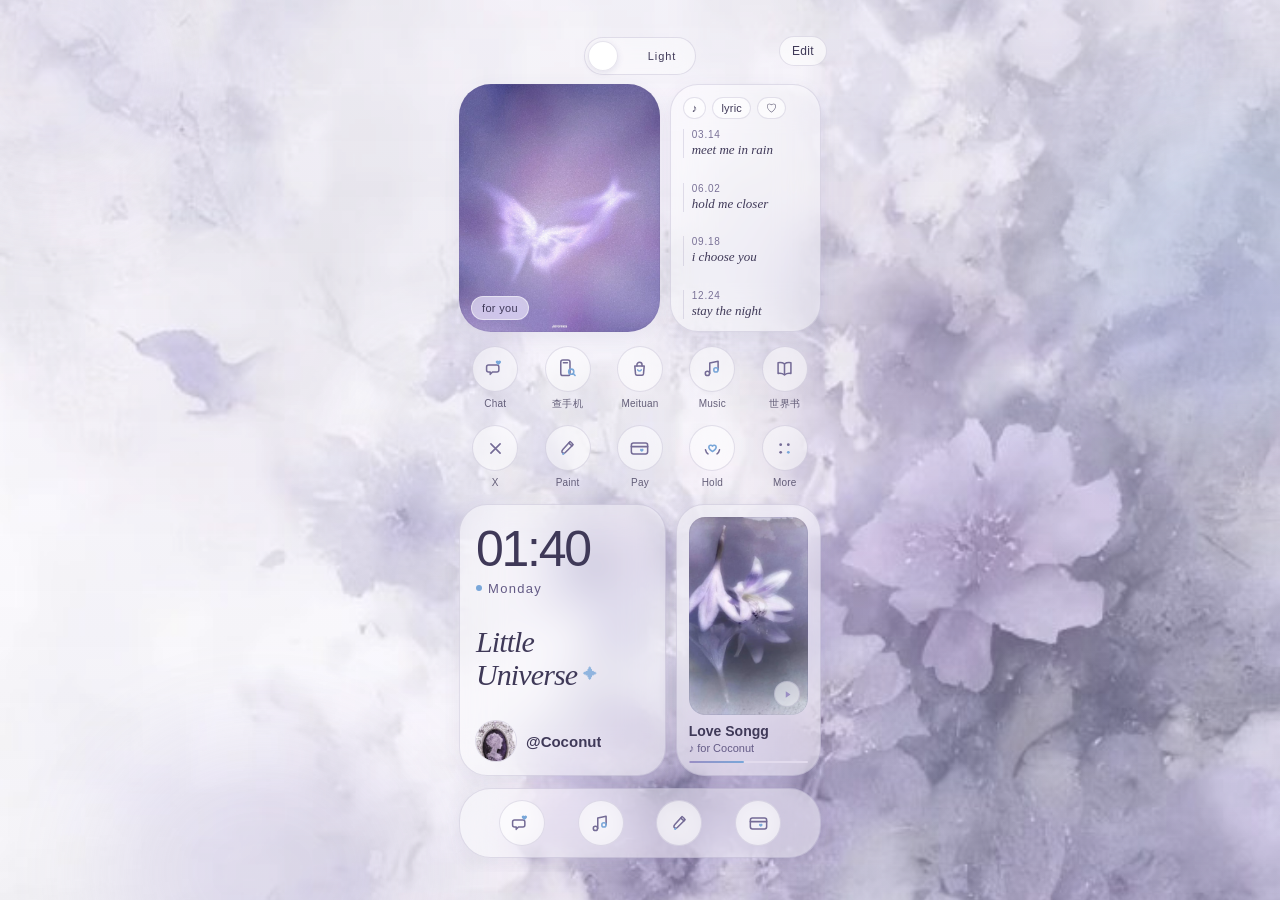
==== commit 04cf89fb: "Calmer look: hairline borders and layout that fits short phone screens Adds calm.css (loaded last): " ====
--- a/index.html
+++ b/index.html
@@ -9,6 +9,7 @@
   <link rel="stylesheet" href="glass.css">
   <link rel="stylesheet" href="drag.css">
   <link rel="stylesheet" href="chat.css">
+  <link rel="stylesheet" href="calm.css">
 </head>
 <body>
   <script src="glass.js"></script>
--- a/calm.css
+++ b/calm.css
@@ -0,0 +1,294 @@
+/* calm.css — quieter QiuQ.
+   Loaded last. Two jobs:
+   1) Layout that adapts to short screens (browser bars eat height on real phones).
+   2) Hairline surfaces: borders present but quiet; no gloss, rims or refraction.
+   Remove the <link> to calm.css in index.html to get the old look back. */
+
+:root {
+  --hairline: rgba(110, 100, 150, 0.18);
+  --hairline-soft: rgba(110, 100, 150, 0.12);
+  --surface: rgba(255, 255, 255, 0.42);
+  --surface-icon: rgba(255, 255, 255, 0.5);
+  --soft-drop: 0 6px 20px rgba(90, 80, 140, 0.08);
+  --icon: clamp(40px, 5.6vh, 46px);
+  --gap: clamp(8px, 1.3vh, 12px);
+}
+
+body.glass-night {
+  --hairline: rgba(255, 255, 255, 0.14);
+  --hairline-soft: rgba(255, 255, 255, 0.09);
+  --surface: rgba(30, 24, 58, 0.42);
+  --surface-icon: rgba(255, 255, 255, 0.06);
+  --soft-drop: 0 8px 24px rgba(4, 2, 12, 0.28);
+}
+
+/* High-DPI phones: a true hairline. */
+:root { --hw: 1px; }
+@media (min-resolution: 2dppx) {
+  :root { --hw: 0.5px; }
+}
+
+/* ---------- 1. Layout ---------- */
+
+.screen {
+  /* Icons and dock take what they need; photo/lyrics and widgets share the rest. */
+  grid-template-rows: minmax(0, 268fr) auto minmax(0, 294fr) auto;
+  gap: var(--gap);
+  padding-top: clamp(48px, 7vh, 56px);
+}
+
+.apps {
+  grid-template-rows: auto auto;
+  row-gap: clamp(8px, 1.6vh, 16px);
+  padding: 2px 0;
+}
+
+.app {
+  gap: 5px;
+}
+
+.icon-face {
+  width: var(--icon);
+  height: var(--icon);
+}
+
+.ico {
+  width: calc(var(--icon) * 0.5);
+  height: calc(var(--icon) * 0.5);
+}
+
+.label {
+  font-size: 10px;
+  font-weight: 500;
+  line-height: 14px;
+  height: 14px;
+  letter-spacing: 0.02em;
+  color: var(--muted);
+  text-shadow: none;
+}
+
+.dock {
+  height: clamp(58px, 8.2vh, 70px);
+}
+
+.dock .app,
+.dock .icon-face {
+  width: var(--icon);
+  height: var(--icon);
+}
+
+.time {
+  font-size: clamp(38px, 6vh, 50px);
+  font-weight: 300;
+}
+
+.hero-title {
+  font-size: clamp(22px, 3.6vh, 30px);
+}
+
+.avatar {
+  width: clamp(32px, 4.6vh, 40px);
+  height: clamp(32px, 4.6vh, 40px);
+}
+
+/* ---------- 2. Hairline surfaces ---------- */
+
+/* Cards: one quiet border, one soft shadow, plain frost. */
+.glass,
+body.glass-night .glass,
+.glass.glass-refract,
+body.glass-night .glass.glass-refract {
+  background: var(--surface);
+  border: var(--hw) solid var(--hairline);
+  box-shadow: var(--soft-drop);
+  -webkit-backdrop-filter: blur(20px) saturate(1.2);
+  backdrop-filter: blur(20px) saturate(1.2);
+}
+
+body.glass-night .glass,
+body.glass-night .glass.glass-refract {
+  -webkit-backdrop-filter: blur(20px) saturate(1.1) brightness(0.85);
+  backdrop-filter: blur(20px) saturate(1.1) brightness(0.85);
+}
+
+/* No gradient rims or top gloss. */
+.glass::before,
+.glass::after,
+.icon-face::before,
+.glass-switch::before,
+.glass-switch-knob::after {
+  display: none;
+}
+
+/* The photo card gets the same quiet edge. */
+.photo {
+  box-shadow: inset 0 0 0 var(--hw) var(--hairline), var(--soft-drop);
+}
+
+.album {
+  box-shadow: inset 0 0 0 var(--hw) var(--hairline-soft);
+}
+
+/* Icons: flat, light, hairline. */
+.icon-face,
+body.glass-night .icon-face,
+.icon-face.glass-refract,
+body.glass-night .icon-face.glass-refract {
+  background: var(--surface-icon);
+  border: var(--hw) solid var(--hairline);
+  box-shadow: none;
+  -webkit-backdrop-filter: blur(10px);
+  backdrop-filter: blur(10px);
+}
+
+.app:active .icon-face,
+.app.is-pressed .icon-face,
+body.glass-night .app:active .icon-face {
+  box-shadow: none;
+}
+
+/* Small capsules. */
+.pill,
+.chip,
+.play,
+.close-btn,
+body.glass-night .pill,
+body.glass-night .play,
+body.glass-night .close-btn {
+  background: var(--surface-icon);
+  border: var(--hw) solid var(--hairline);
+  box-shadow: none;
+}
+
+.chip,
+body.glass-night .chip {
+  background: rgba(255, 255, 255, 0.55);
+  border: var(--hw) solid rgba(255, 255, 255, 0.5);
+  box-shadow: none;
+  color: #3f3958;
+}
+
+/* Theme switch and knob. */
+.glass-switch,
+body.glass-night .glass-switch,
+.glass-switch.glass-refract,
+body.glass-night .glass-switch.glass-refract {
+  background: var(--surface);
+  border: var(--hw) solid var(--hairline);
+  box-shadow: none;
+  -webkit-backdrop-filter: blur(16px);
+  backdrop-filter: blur(16px);
+}
+
+.glass-switch-knob,
+body.glass-night .glass-switch-knob {
+  background: rgba(255, 255, 255, 0.92);
+  border: var(--hw) solid var(--hairline);
+  box-shadow: 0 2px 6px rgba(90, 80, 140, 0.14);
+}
+
+.glass-switch-word {
+  font-weight: 500;
+  letter-spacing: 0.08em;
+}
+
+/* ---------- 3. Fewer voices ---------- */
+
+/* One sparkle stays (beside Little Universe). */
+.edge,
+.spark {
+  display: none;
+}
+
+.twinkle {
+  text-shadow: none;
+  opacity: 0.8;
+}
+
+.dot {
+  box-shadow: none;
+}
+
+/* Lyric rule thinner and softer. */
+.lyric {
+  border-left: 1px solid var(--hairline);
+}
+
+body.glass-night .lyric {
+  border-left-color: rgba(255, 255, 255, 0.22);
+}
+
+.lyric time {
+  color: var(--muted);
+  opacity: 0.85;
+}
+
+/* Two families only: serif italic for words with feeling, sans for the rest.
+   Bold steps down so nothing shouts. */
+.day {
+  font-weight: 500;
+  font-size: 13px;
+  letter-spacing: 0.1em;
+  color: var(--muted);
+}
+
+.handle {
+  font-size: 15px;
+  font-weight: 600;
+  letter-spacing: 0;
+}
+
+.song {
+  font-size: 14px;
+  font-weight: 600;
+  letter-spacing: 0;
+}
+
+.avatar {
+  box-shadow: 0 0 0 var(--hw) var(--hairline);
+}
+
+.track {
+  height: 2px;
+}
+
+/* Calmer background: dim the drifting colour blobs. */
+.blob {
+  opacity: 0.25 !important;
+}
+
+/* Light mode: a soft mist over the wallpaper so labels stay readable. */
+body:not(.glass-night)::after {
+  background: linear-gradient(rgba(242, 238, 250, 0.32), rgba(236, 232, 248, 0.26));
+}
+
+body:not(.glass-night) .label {
+  color: var(--ink);
+  opacity: 0.78;
+}
+
+body.glass-night .glass-switch-knob {
+  background: rgba(236, 232, 248, 0.9);
+}
+
+/* Edit button matches the hairline capsules. */
+.qiuq-tools button {
+  background: rgba(255, 255, 255, 0.6);
+  border: var(--hw) solid var(--hairline);
+  box-shadow: none;
+  font-weight: 500;
+  -webkit-backdrop-filter: blur(12px);
+  backdrop-filter: blur(12px);
+}
+
+body.glass-night .qiuq-tools button {
+  background: rgba(30, 24, 58, 0.5);
+  color: #f6f3fc;
+}
+
+/* Very short screens: drop the lyric pills so all four lines fit. */
+@media (max-height: 700px) {
+  .lyrics .pills { display: none; }
+  .lyric-list { margin-top: 0; }
+  .lyric span { font-size: 12px; }
+}
